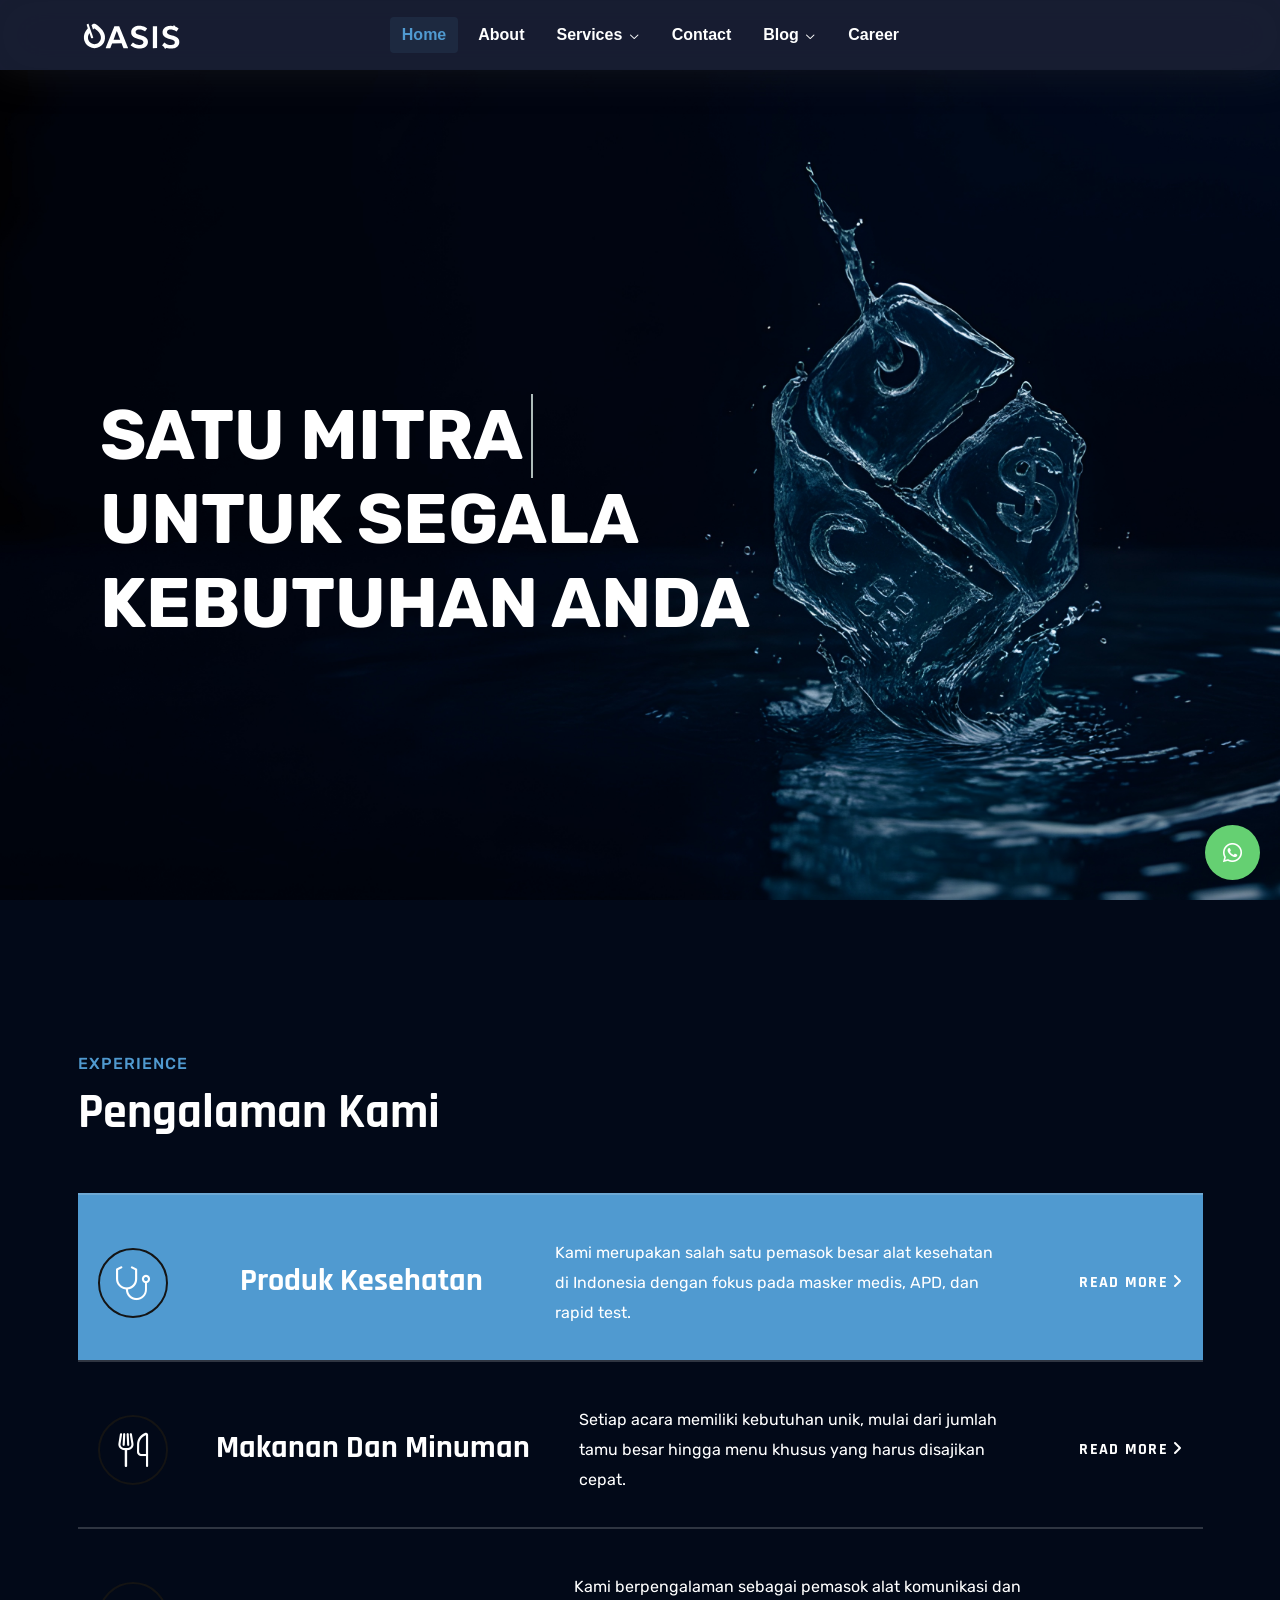
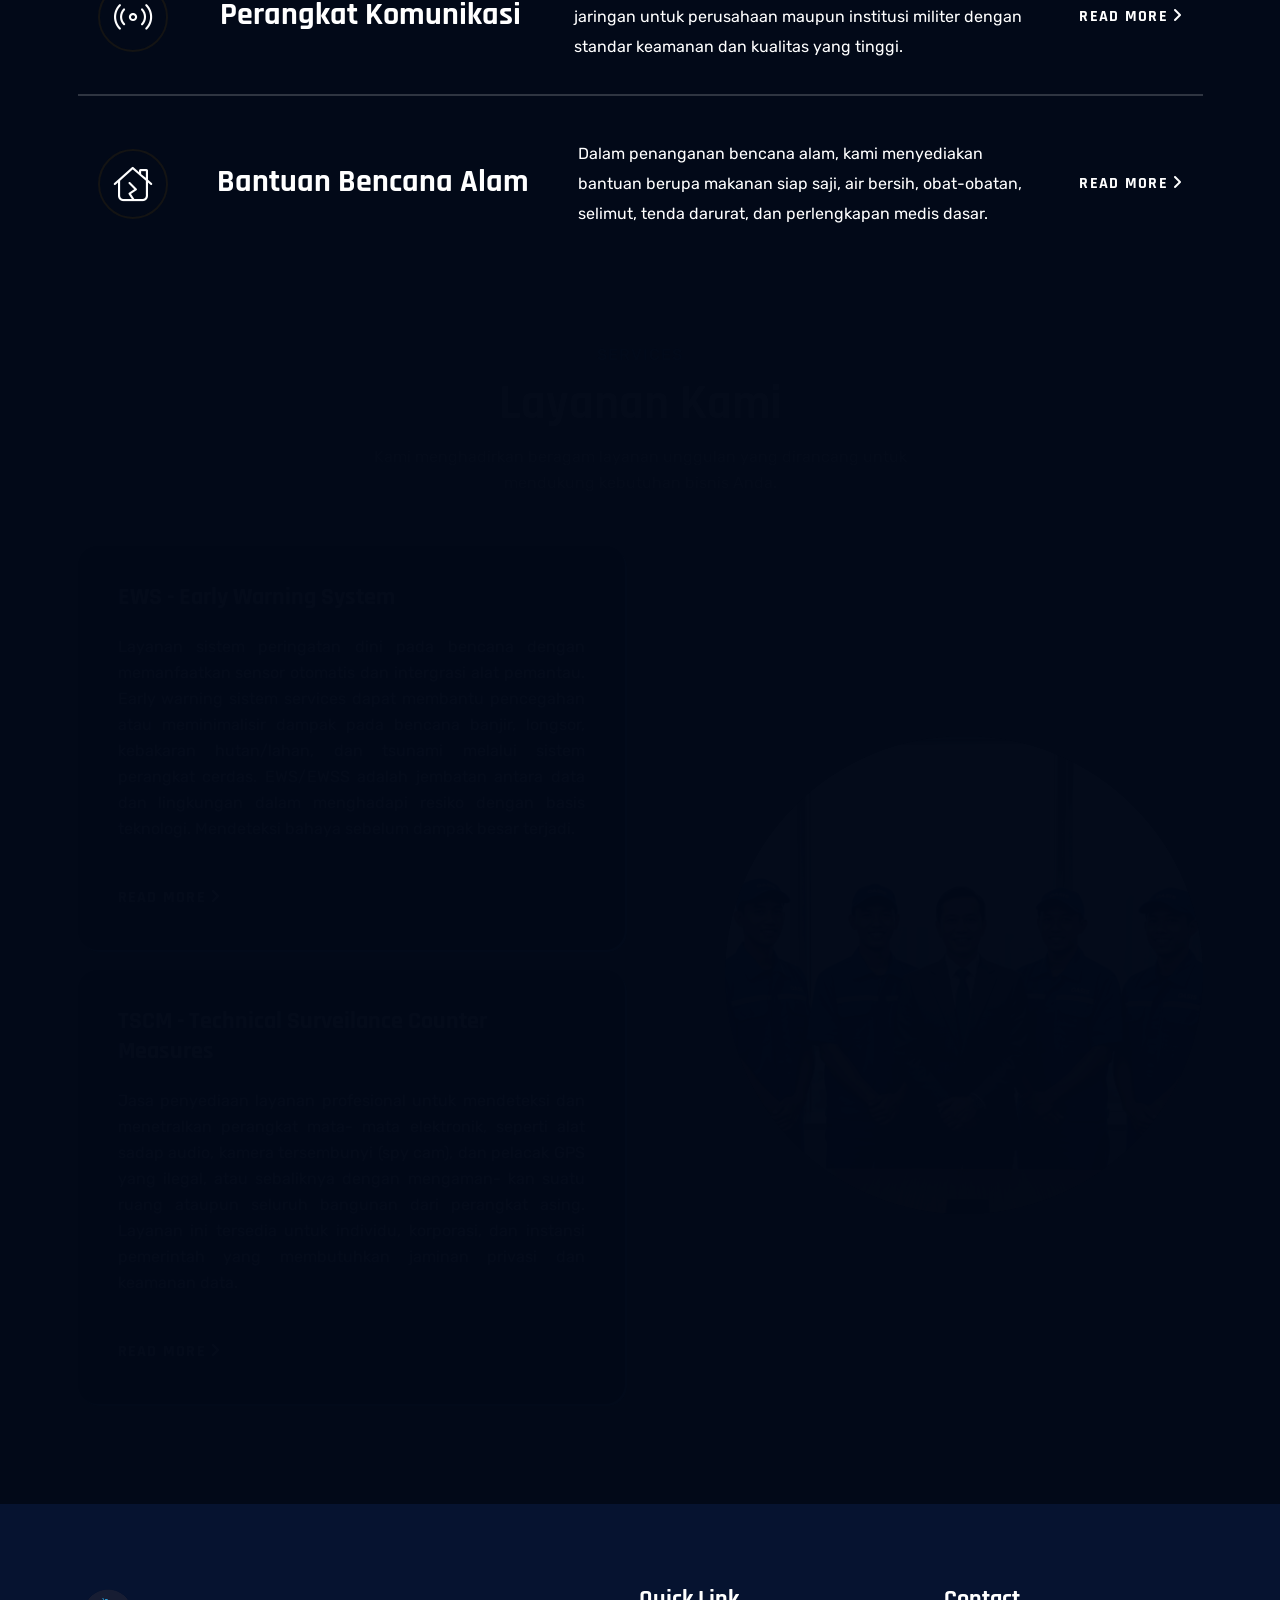
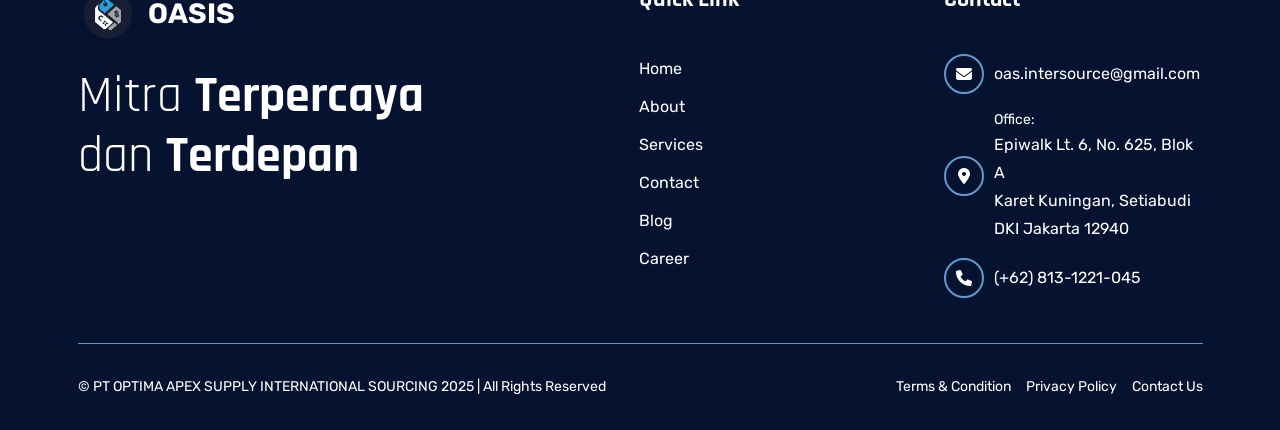
==== index.html @ 56ca0768 "penambahan halaman detail" ====
<!DOCTYPE html>
<html lang="en">

<head>
    <meta charset="UTF-8">
    <meta name="viewport" content="width=device-width, initial-scale=1.0">
    <meta name="facebook-domain-verification" content="812fl3g4415gw3rto082p6909l1uxu" />
    <title>Optima Apex Supply International Sourcing</title>
    <link rel="icon" type="image/x-icon" href="./custom/logo.png">
    <!-- Bootstrap min css -->
    <link rel="stylesheet" href="assets/css/vendor/fontawesome.css">
    <link rel="stylesheet" href="assets/css/plugins/swiper.css">
    <link rel="stylesheet" href="assets/css/plugins/odometer.css">
    <link rel="stylesheet" href="assets/css/vendor/animate.min.css">
    <link rel="stylesheet" href="assets/css/vendor/bootstrap.min.css">
    <!-- custom css -->
    <link rel="stylesheet" href="assets/css/style.css">
    <link rel="stylesheet" href="./styles.css">
</head>

<body class="spybody color-blue tmp-white-version bg-blue" data-spy="scroll" data-bs-target=".navbar-example2"
    data-offset="150">
    <div class="header flex sticky t-0">
        <div class="tmp-side-collups-area d-block d-xl-none">
            <button class="hamberger-menu humberger_menu_active"><i id="menuBtn"
                    class="fa-light fa-bars humberger-menu"></i></button>
        </div>
        <div class="company-name ml-60"><img src="custom/weblogo.svg" alt="OASIS LOGO" draggable="false"></div>
        <div class="tmp-mainmenu-nav d-none d-xl-block">
            <nav class="navbar-example2 onepagenav">
                <ul class="tmp-mainmenu nav nav-pills">
                    <li class="current"><a class="smoth-animation" href="./index.html">Home</a></li>
                    <li class="nav-item"><a class="smoth-animation" href="./about.html">About</a></li>
                    <li class="has-dropdown"><a class="smoth-animation" href="./services.html">Services
                            <i class="fa-regular fa-chevron-down"></i></a>
                        <ul class="submenu">
                            <li><a class="smooth-animation" href="./services.html#products">Products</a></li>
                            <li><a class="smooth-animation" href="./services.html#ews">EWS</a></li>
                            <li><a class="smooth-animation" href="./services.html#tscm">TSCM</a></li>
                        </ul>
                        </a>
                    </li>
                    <li class="nav-item"><a class="smoth-animation" href="./contact.html">Contact</a></li>
                    <li class="has-dropdown"><a class="smooth-animation" href="./blog.html">Blog
                            <i class="fa-regular fa-chevron-down"></i></a>
                        <ul class="submenu">
                            <li><a class="smooth-animation" href="./blog.html#experiences">Experiences</a></li>
                            <li><a class="smooth-animation" href="./blog.html#gallery">Gallery</a></li>
                            <li><a class="smooth-animation" href="./blog.html#lembaga">Lembaga Resmi</a></li>
                        </ul>
                    </li>
                    <li class="nav-item"><a class="smoth-animation" href="./career.html">Career</a></li>
                </ul>
            </nav>
        </div>
        <img src="./custom/logo.png" class="company-logo mh-40 opacity-0" alt="" srcset="">
    </div>
    <div class="d-block d-xl-none">
        <div class="tmp-popup-mobile-menu">
            <div class="inner">
                <div class="header-top">
                    <div class="logo">
                        <a href="index.html" class="logo-area">
                            <img class="company-logo-menu" src="./custom/logo.png" alt="logo">
                            <div class="company-name">OASIS</div>
                        </a>
                    </div>
                    <div class="close-menu">
                        <button class="close-button tmp-round-action-btn">
                            <i class="fa-sharp fa-light fa-xmark"></i>
                        </button>
                    </div>
                </div>

                <ul class="tmp-mainmenu onepagenav-click">
                    <li><a class="smoth-animation" href="./index.html">Home</a></li>
                    <li><a class="smoth-animation" href="./about.html">About</a></li>
                    <li><a class="smoth-animation" href="./services.html">Services</a></li>
                    <li><a class="smoth-animation" href="./contact.html">Contact</a></li>
                    <li><a class="smoth-animation" href="./blog.html">Blog</a></li>
                    <li><a class="smoth-animation" href="./career.html">Career</a></li>
                </ul>
            </div>
        </div>
    </div>
    <div class="content">
        <div class="main main-bg">
            <div class="main-caption white">
                <!-- <div>KAMI ADALAH</div> -->
                <div>SATU
                    <span class="header-caption">
                        <span class="cd-headline clip is-full-width">
                            <span class="cd-words-wrapper">
                                <b class="is-visible theme-gradient">MITRA</b>
                                <b class="is-hidden theme-gradient">JAWABAN</b>
                                <b class="is-hidden theme-gradient">TEMPAT</b>
                                <b class="is-hidden theme-gradient">TUJUAN</b>
                                <b class="is-hidden theme-gradient">PARTNER</b>
                                <b class="is-hidden theme-gradient">SOLUSI</b>
                            </span>
                        </span>
                    </span>
                </div>
                <div>UNTUK SEGALA<br>KEBUTUHAN ANDA</div>
            </div>
        </div>

        <section class="my-skill tmp-section-gapTop">
            <div class="container">
                <div class="section-head text-align-left mb--50">
                    <div class="section-sub-title tmp-scroll-trigger tmp-fade-in animation-order-1">
                        <span class="subtitle">Experience</span>
                    </div>
                    <h2 class="title split-collab tmp-scroll-trigger tmp-fade-in animation-order-2">Pengalaman Kami</h2>
                </div>
                <div class="services-widget v1">
                    <div class="service-item current tmp-scroll-trigger tmp-fade-in animation-order-1">
                        <div class="my-skill-card">
                            <div class="card-icon">
                                <i class="fa-light fa-stethoscope"></i>
                            </div>
                            <div class="card-title">
                                <h3 class="main-title">Produk Kesehatan</h3>
                            </div>
                            <p class="card-para">Kami merupakan salah satu pemasok besar alat kesehatan di Indonesia
                                dengan fokus pada masker medis, APD, dan rapid test.</p>
                            <a href="./blog.html" class="read-more-btn">Read More <span class="read-more-icon"><i
                                        class="fa-solid fa-angle-right"></i></span></a>
                        </div>
                        <button class="service-link modal-popup"></button>
                    </div>
                    <div class="service-item tmp-scroll-trigger tmp-fade-in animation-order-2">
                        <div class="my-skill-card">
                            <div class="card-icon">
                                <i class="fa-light fa-utensils"></i>
                            </div>
                            <div class="card-title">
                                <h3 class="main-title">Makanan dan Minuman</h3>
                            </div>
                            <p class="card-para">Setiap acara memiliki kebutuhan unik, mulai dari jumlah tamu besar
                                hingga menu khusus yang harus disajikan cepat.</p>
                            <a href="./blog.html" class="read-more-btn">Read More <span class="read-more-icon"><i
                                        class="fa-solid fa-angle-right"></i></span></a>
                        </div>
                        <button class="service-link modal-popup"></button>
                    </div>
                    <div class="service-item tmp-scroll-trigger tmp-fade-in animation-order-3">
                        <div class="my-skill-card">
                            <div class="card-icon">
                                <i class="fa-light fa-signal-stream"></i>
                            </div>
                            <div class="card-title">
                                <h3 class="main-title">Perangkat Komunikasi</h3>
                            </div>
                            <p class="card-para">Kami berpengalaman sebagai pemasok alat komunikasi dan jaringan untuk
                                perusahaan maupun institusi militer dengan standar keamanan dan kualitas yang tinggi.
                            </p>
                            <a href="./blog.html" class="read-more-btn">Read More <span class="read-more-icon"><i
                                        class="fa-solid fa-angle-right"></i></span></a>
                        </div>
                        <button class="service-link modal-popup"></button>
                    </div>
                    <div class="service-item tmp-scroll-trigger tmp-fade-in animation-order-4">
                        <div class="my-skill-card">
                            <div class="card-icon">
                                <i class="fa-light fa-house-chimney-crack"></i>
                            </div>
                            <div class="card-title">
                                <h3 class="main-title">Bantuan Bencana Alam</h3>
                            </div>
                            <p class="card-para">Dalam penanganan bencana alam, kami menyediakan bantuan berupa makanan
                                siap saji, air bersih, obat-obatan, selimut, tenda darurat, dan perlengkapan medis
                                dasar.</p>
                            <a href="./blog.html" class="read-more-btn">Read More <span class="read-more-icon"><i
                                        class="fa-solid fa-angle-right"></i></span></a>
                        </div>
                        <button class="service-link modal-popup"></button>
                    </div>
                    <div class="active-bg wow fadeInUp mleave"></div>
                </div>
            </div>
        </section>

        <section class="latest-service-area tmp-section-gapTop pb--100">
            <div class="container">
                <div class="section-head mb--50">
                    <div class="section-sub-title center-title tmp-scroll-trigger tmp-fade-in animation-order-1">
                        <span class="subtitle">Services</span>
                    </div>
                    <h2 class="title split-collab tmp-scroll-trigger tmp-fade-in animation-order-2">Layanan Kami
                    </h2>
                    <p class="description section-sm tmp-scroll-trigger tmp-fade-in animation-order-3"> Kami
                        menghadirkan beragam layanan unggulan yang dirancang untuk mendukung kebutuhan bisnis Anda. </p>
                </div>
                <div class="row">
                    <div class="col-lg-6">
                        <div class="service-card-v2 tmponhover tmp-scroll-trigger tmp-fade-in animation-order-1">
                            <h2 class="service-card-num">EWS - Early Warning System</h2>
                            <p class="service-para ex-para">Layanan sistem peringatan dini pada bencana
                                dengan memanfaatkan sensor otomatis dan
                                intergrasi alat pemantau.
                                Early warning sistem services dapat membantu
                                pencegahan atau meminimalisir dampak pada
                                bencana banjir, longsor, kebakaran hutan/lahan,
                                dan tsunami melalui sistem perangkat cerdas.
                                EWS/EWSS adalah jembatan antara data dan
                                lingkungan dalam menghadapi resiko dengan
                                basis teknologi. Mendeteksi bahaya sebelum
                                dampak besar terjadi.</p>
                            <a href="./services.html#ews" class="read-more-btn">Read More <span
                                    class="read-more-icon"><i class="fa-solid fa-angle-right"></i></span></a>
                        </div>
                        <div class="service-card-v2 tmponhover tmp-scroll-trigger tmp-fade-in animation-order-2">
                            <h2 class="service-card-num">TSCM - Technical Surveilance
                                Counter Measures</h2>
                            <p class="service-para ex-para">Jasa penyediaan layanan profesional untuk
                                mendeteksi dan menetralkan perangkat mata-
                                mata elektronik, seperti alat sadap audio,
                                kamera tersembunyi (spy cam), dan pelacak GPS
                                yang ilegal, atau sebaliknya dengan mengaman-
                                kan suatu ruang ataupun seluruh bangunan dari
                                perangkat asing.
                                Layanan ini tersedia untuk individu, korporasi, dan
                                instansi pemerintah yang membutuhkan jaminan
                                privasi dan keamanan data.</p>
                            <a href="./services.html#tscm" class="read-more-btn">Read More <span
                                    class="read-more-icon"><i class="fa-solid fa-angle-right"></i></span></a>
                        </div>
                    </div>
                    <div class="col-lg-6 flex">
                        <div class="service-card-user-image align-items-center">
                            <img class="tmp-scroll-trigger tmp-zoom-in animation-order-1 rounded-circle"
                                src="custom/workers.jpeg" alt="latest-user-image">
                        </div>
                    </div>
                </div>
            </div>
        </section>
    </div>

    <footer class="footer-area footer-style-one-wrapper bg-color-footer bg_images tmp-section-gap d-none d-xl-block">
        <div class="container mb-5">
            <div class="footer-main footer-style-one">
                <div class="row g-5">
                    <div class="col-lg-5 col-md-6">
                        <div class="single-footer-wrapper border-right mr--20">
                            <div class="logo">
                                <a class="flex align-items-center" href="index.html">
                                    <img class="company-logo" src="custom/logo.png" alt="Oasis">

                                    <p class="company-footer-name ml--10">OASIS</p>
                                </a>
                            </div>
                            <p class="description">Mitra <span>Terpercaya</span> dan <span>Terdepan</span></p>
                        </div>
                    </div>
                    <div class="col-lg-4 col-md-6">
                        <div class="single-footer-wrapper quick-link-wrap">
                            <h5 class="ft-title">Quick Link</h5>
                            <ul class="ft-link tmp-link-animation">
                                <li><a class="smoth-animation" href="./index.html">Home</a></li>
                                <li><a class="smoth-animation" href="./about.html">About</a></li>
                                <li><a class="smoth-animation" href="./services.html">Services</a></li>
                                <li><a class="smoth-animation" href="./contact.html">Contact</a></li>
                                <li><a class="smoth-animation" href="./blog.html">Blog</a></li>
                                <li><a class="smoth-animation" href="./career.html">Career</a></li>
                            </ul>
                        </div>
                    </div>
                    <div class="col-lg-3 col-md-6">
                        <div class="single-footer-wrapper contact-wrap">
                            <h5 class="ft-title">Contact </h5>
                            <ul class="ft-link tmp-link-animation">
                                <li><span class="ft-icon"><i class="fa-solid fa-envelope"></i></span><a
                                        href="mailto:oas.intersource@gmail.com">oas.intersource@gmail.com</a></li>
                                <li><span class="ft-icon"><i class="fa-solid fa-location-dot"></i></span>
                                    <div class="ft-link-wrap">
                                        <h4 class="link-title">Office:</h4>
                                        <div>Epiwalk Lt. 6, No. 625, Blok A <br>Karet Kuningan, Setiabudi<br>DKI
                                            Jakarta 12940</div>
                                    </div>
                                </li>
                                <li><span class="ft-icon"><i class="fa-solid fa-phone"></i></span><a>(+62)
                                        813-1221-045</a></li>
                            </ul>

                        </div>
                    </div>
                </div>
            </div>
        </div>
    </footer>
    <div class="copyright-area-one">
        <div class="container">
            <div>
                <div class="col-lg-12">
                    <div class="main-wrapper">
                        <p class="copy-right-para tmp-link-animation"> © <a target="_blank">PT OPTIMA APEX SUPPLY
                                INTERNATIONAL SOURCING</a>
                            2025 | All Rights Reserved
                        </p>
                        <ul class="tmp-link-animation">
                            <li><a href="#">Terms & Condition</a></li>
                            <li><a href="#">Privacy Policy</a></li>
                            <li><a href="./contact.html">Contact Us</a></li>
                        </ul>
                    </div>
                </div>
            </div>
        </div>
    </div>

    <div class="ready-chatting-option tmp-ready-chat">
        <input type="checkbox" id="click">
        <label for="click">
            <i class="fab fa-whatsapp"></i>
            <i class="fas fa-times"></i>
        </label>
        <div class="wrapper">
            <div id="whatsapp-header">Hubungi Kami</div>
            <a class="whatsapp-contact"
                href="https://wa.me/628131221045?text=Halo%20kak%2C%20aku%20ingin%20melakukan%20pemesanan.%20Apakah%20aku%20boleh%20lihat%20katalognya%3F">
                <div class="whatsapp-contact-name">Ricky (Admin) +62-813-1221-045</div>
            </a>
        </div>
    </div>

    <div class="scrollToTop" style="display: block;">
        <div class="arrowUp">
            <i class="fa-light fa-arrow-up"></i>
        </div>
        <div class="water" style="transform: translate(0px, 87%);">
            <svg viewBox="0 0 560 20" class="water_wave water_wave_back">
                <use xlink:href="#wave"></use>
            </svg>
            <svg viewBox="0 0 560 20" class="water_wave water_wave_front">
                <use xlink:href="#wave"></use>
            </svg>
            <svg version="1.1" xmlns="http://www.w3.org/2000/svg" xmlns:xlink="http://www.w3.org/1999/xlink"
                viewBox="0 0 560 20" style="display: none;">
                <symbol id="wave">
                    <path
                        d="M420,20c21.5-0.4,38.8-2.5,51.1-4.5c13.4-2.2,26.5-5.2,27.3-5.4C514,6.5,518,4.7,528.5,2.7c7.1-1.3,17.9-2.8,31.5-2.7c0,0,0,0,0,0v20H420z"
                        fill="#"></path>
                    <path
                        d="M420,20c-21.5-0.4-38.8-2.5-51.1-4.5c-13.4-2.2-26.5-5.2-27.3-5.4C326,6.5,322,4.7,311.5,2.7C304.3,1.4,293.6-0.1,280,0c0,0,0,0,0,0v20H420z"
                        fill="#"></path>
                    <path
                        d="M140,20c21.5-0.4,38.8-2.5,51.1-4.5c13.4-2.2,26.5-5.2,27.3-5.4C234,6.5,238,4.7,248.5,2.7c7.1-1.3,17.9-2.8,31.5-2.7c0,0,0,0,0,0v20H140z"
                        fill="#"></path>
                    <path
                        d="M140,20c-21.5-0.4-38.8-2.5-51.1-4.5c-13.4-2.2-26.5-5.2-27.3-5.4C46,6.5,42,4.7,31.5,2.7C24.3,1.4,13.6-0.1,0,0c0,0,0,0,0,0l0,20H140z"
                        fill="#"></path>
                </symbol>
            </svg>

        </div>
    </div>

    <script src="assets/js/vendor/jquery.js"></script>
    <script src="assets/js/vendor/jquery-ui.min.js"></script>
    <script src="assets/js/vendor/waypoints.min.js"></script>

    <script src="assets/js/plugins/odometer.js"></script>
    <script src="assets/js/vendor/appear.js"></script>


    <script src="assets/js/vendor/jquery-one-page-nav.js"></script>
    <script src="assets/js/plugins/swiper.js"></script>

    <script src="assets/js/plugins/gsap.js"></script>
    <script src="assets/js/plugins/splittext.js"></script>
    <script src="assets/js/plugins/scrolltigger.js"></script>
    <script src="assets/js/plugins/scrolltoplugins.js"></script>
    <script src="assets/js/plugins/smoothscroll.js"></script>
    <!-- bootstrap Js-->
    <script src="assets/js/vendor/bootstrap.min.js"></script>
    <script src="assets/js/vendor/waw.js"></script>
    <script src="assets/js/plugins/isotop.js"></script>
    <script src="assets/js/plugins/animation.js"></script>
    <script src="assets/js/plugins/contact.form.js"></script>
    <script src="assets/js/vendor/backtop.js"></script>
    <script src="assets/js/plugins/text-type.js"></script>
    <!-- custom Js -->
    <script src="assets/js/main.js"></script>
</body>

</html>
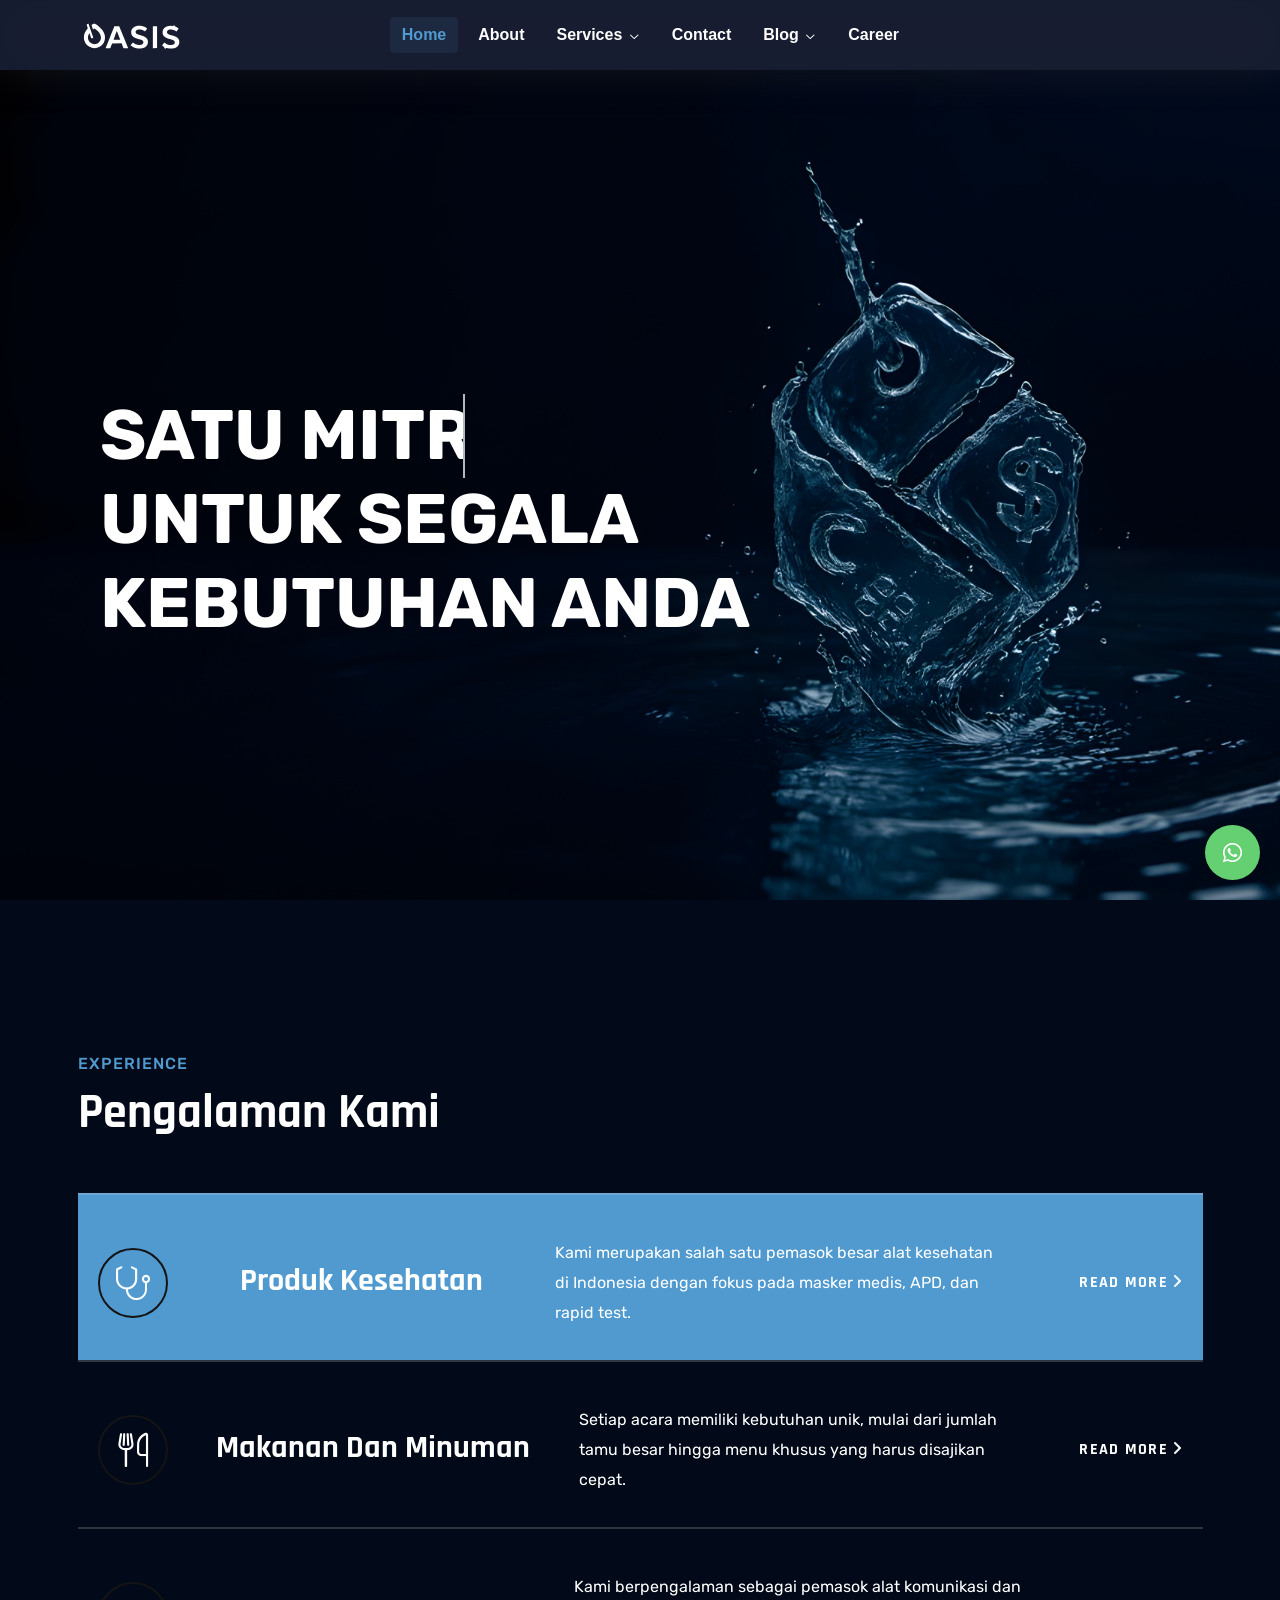
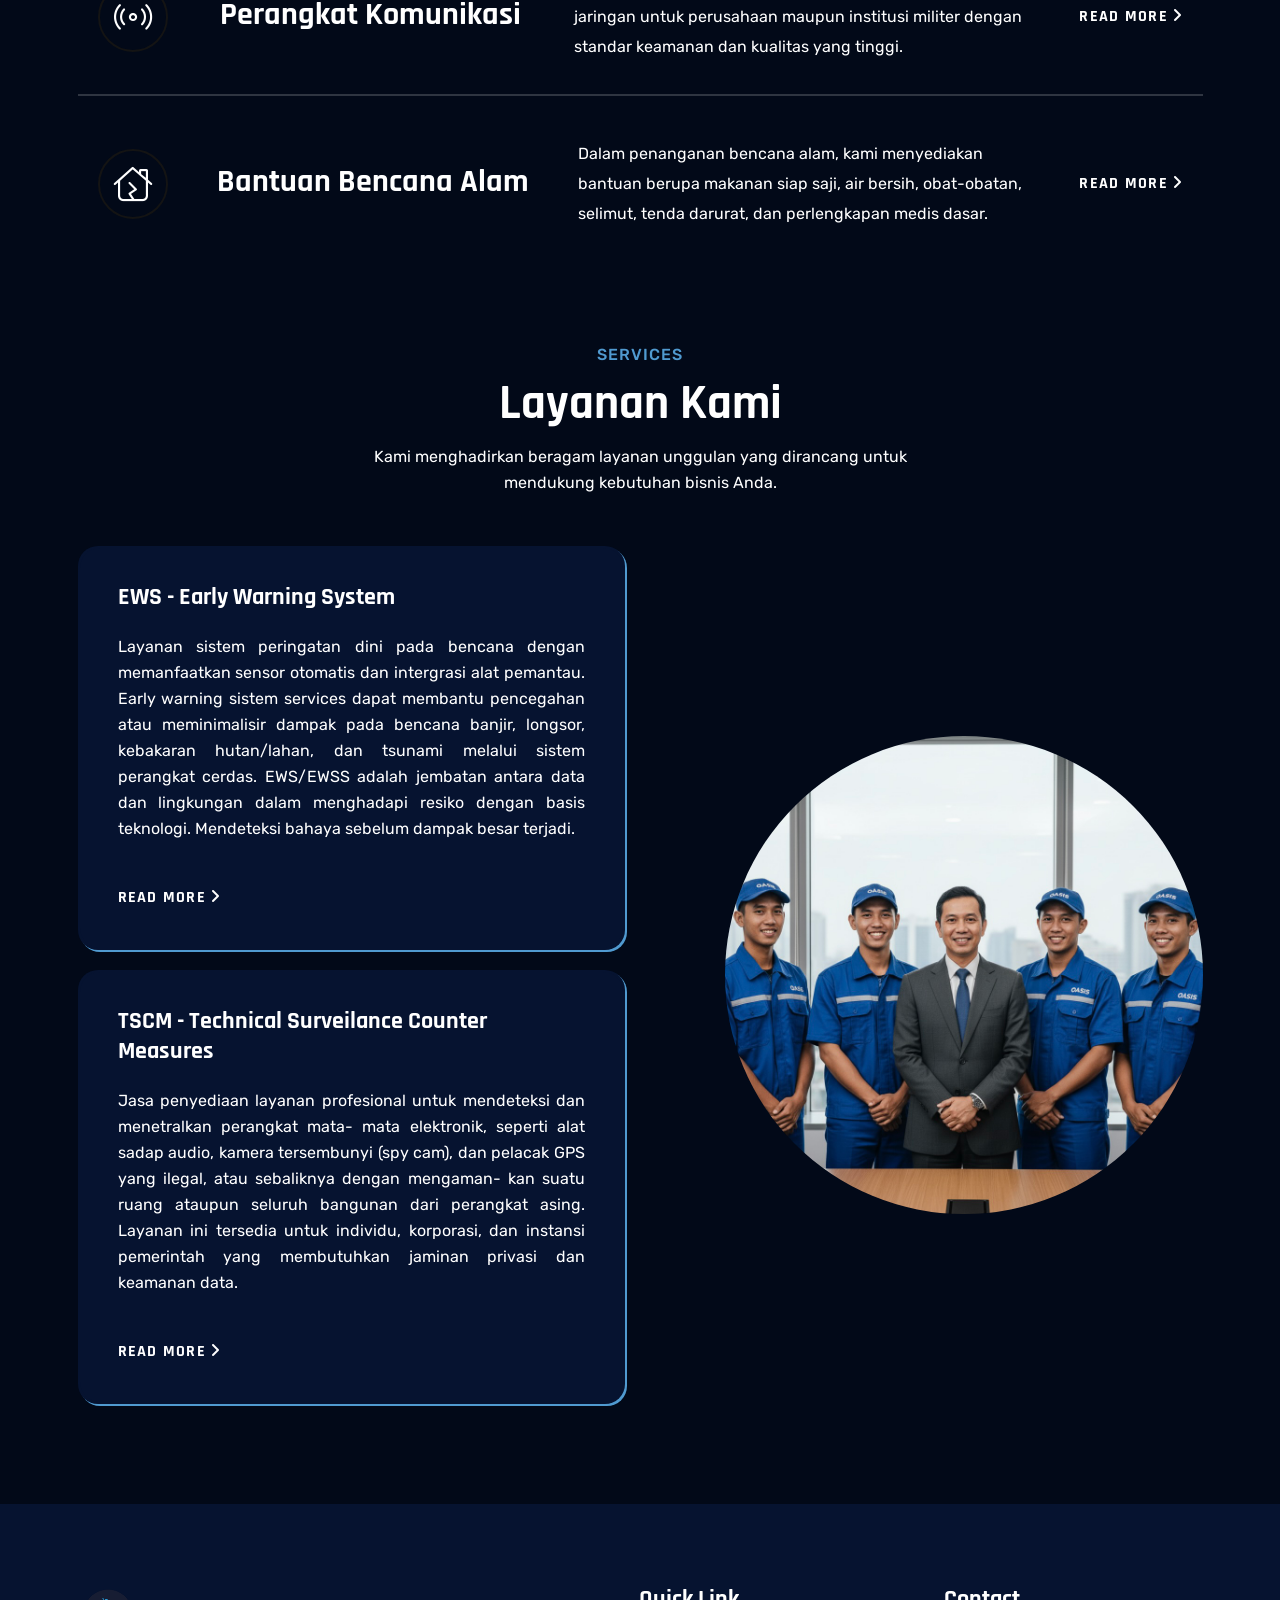
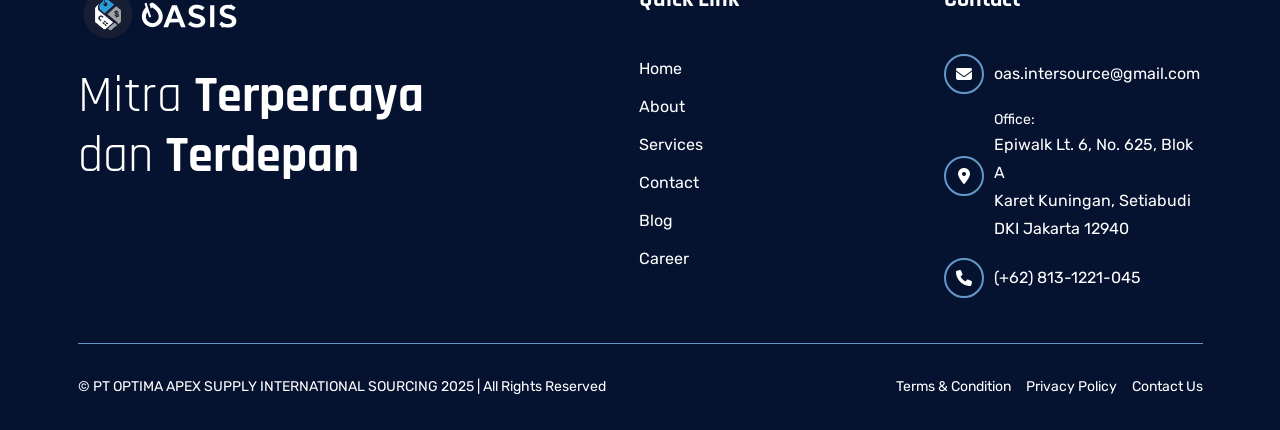
==== commit 91b6feb6: "perbaikan logo" ====
--- a/index.html
+++ b/index.html
@@ -62,7 +62,7 @@
                     <div class="logo">
                         <a href="index.html" class="logo-area">
                             <img class="company-logo-menu" src="./custom/logo.png" alt="logo">
-                            <div class="company-name">OASIS</div>
+                            <div class="company-name"><img src="custom/weblogo.svg" alt="OASIS LOGO" draggable="false"></div>
                         </a>
                     </div>
                     <div class="close-menu">
@@ -248,7 +248,7 @@
                                 <a class="flex align-items-center" href="index.html">
                                     <img class="company-logo" src="custom/logo.png" alt="Oasis">
 
-                                    <p class="company-footer-name ml--10">OASIS</p>
+                                    <div class="company-name"><img src="custom/weblogo.svg" alt="OASIS LOGO" draggable="false"></div>
                                 </a>
                             </div>
                             <p class="description">Mitra <span>Terpercaya</span> dan <span>Terdepan</span></p>
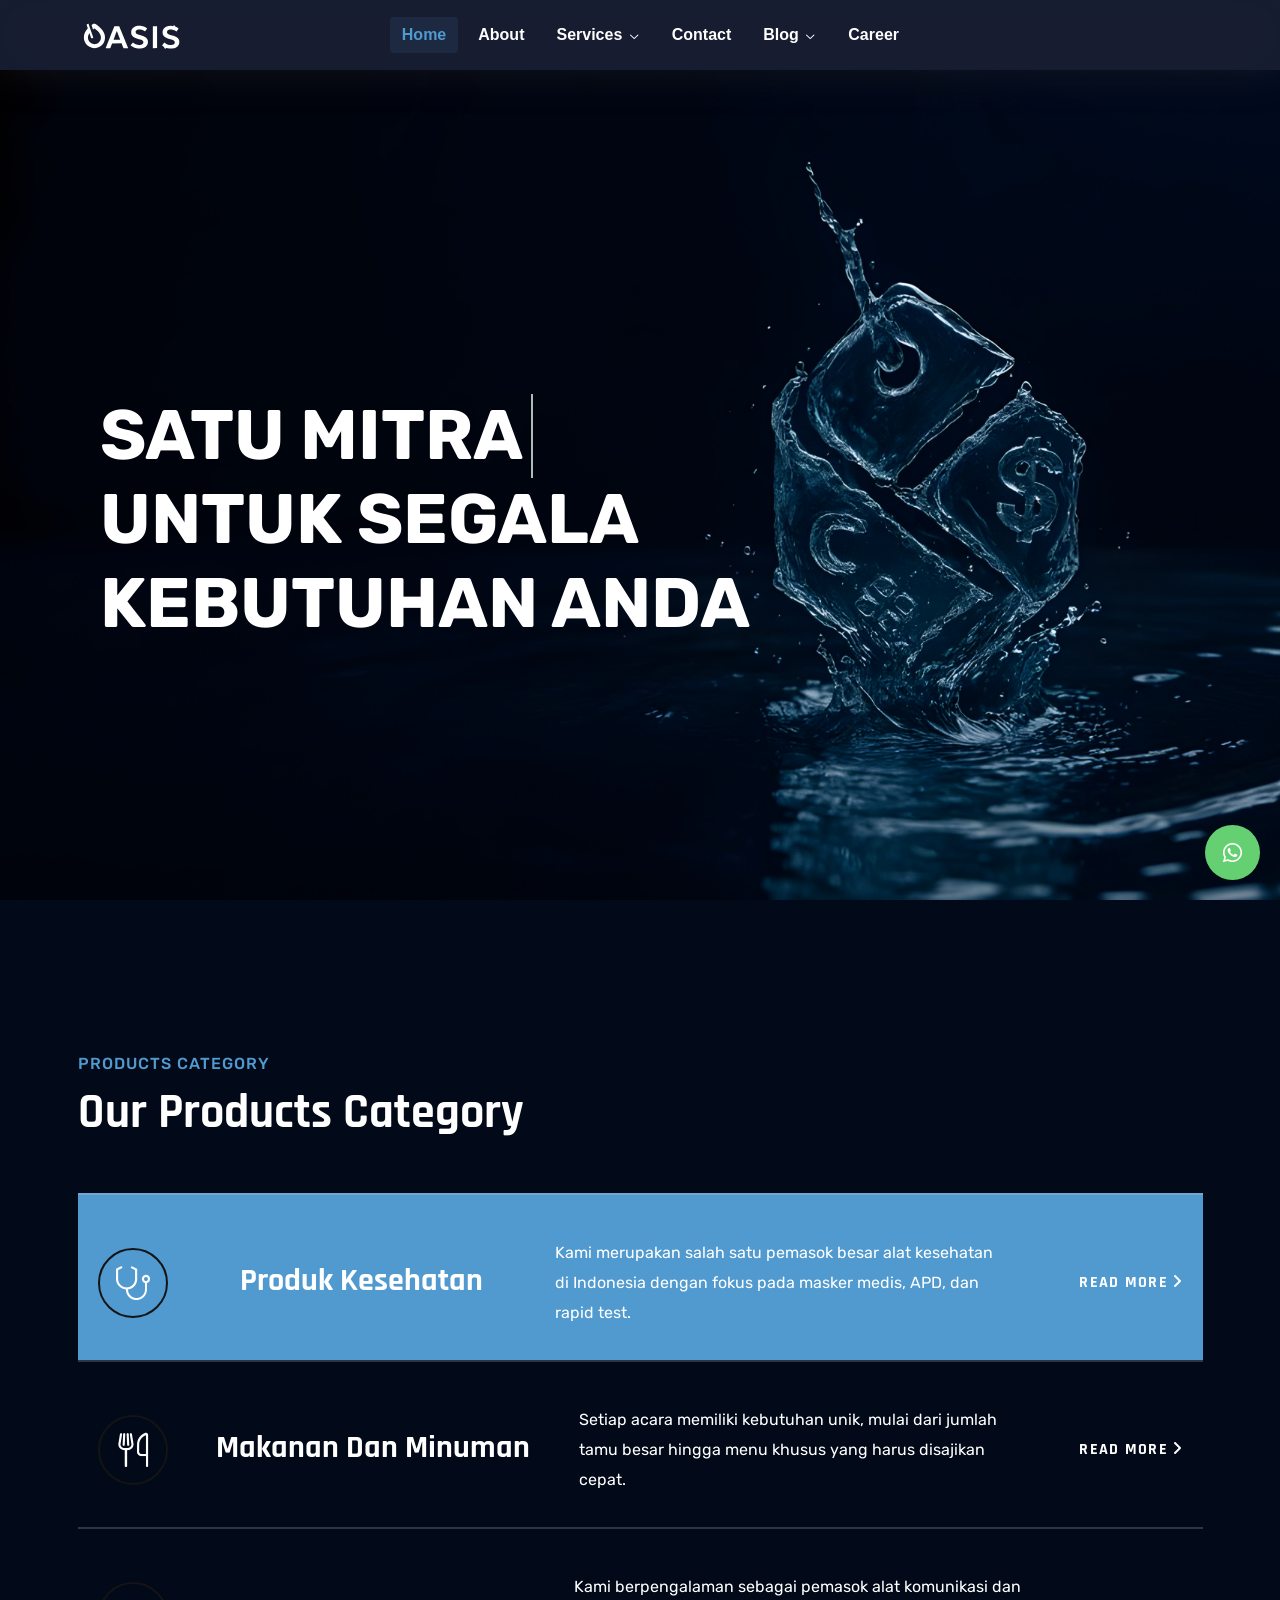
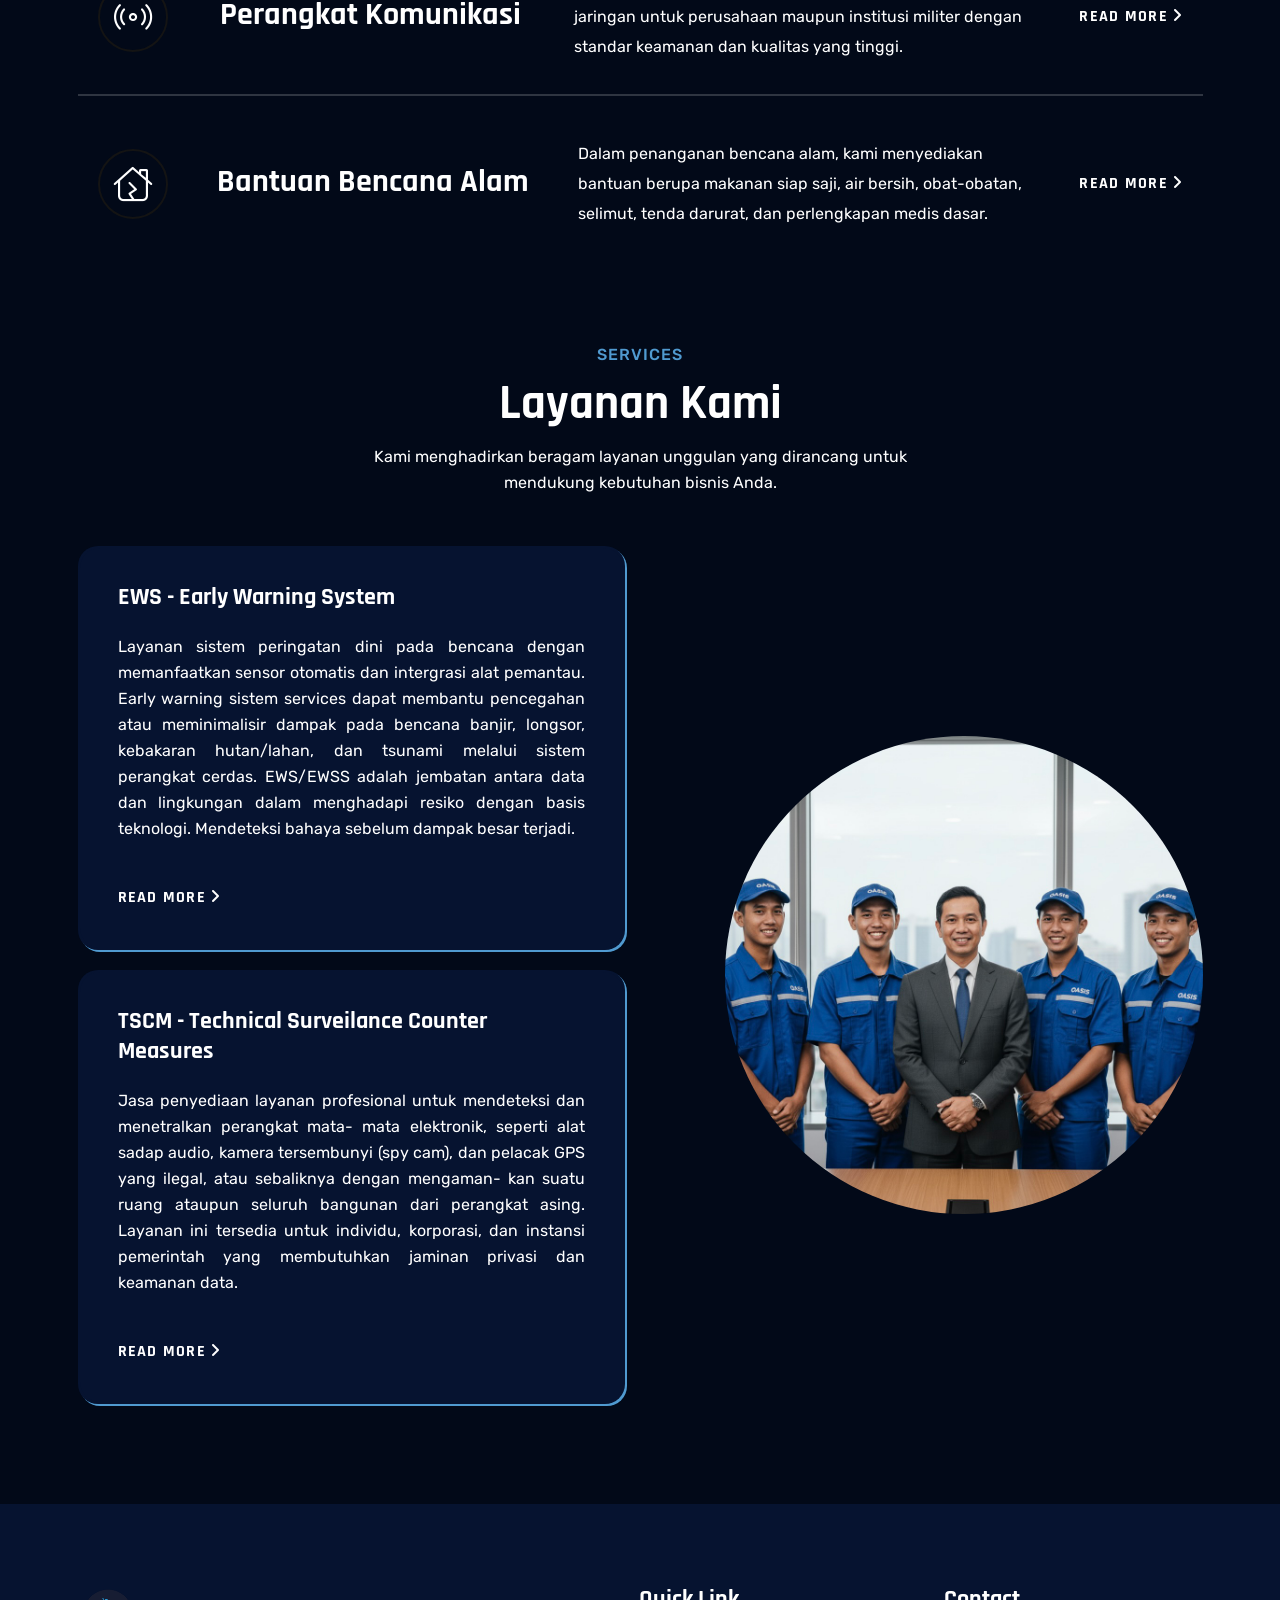
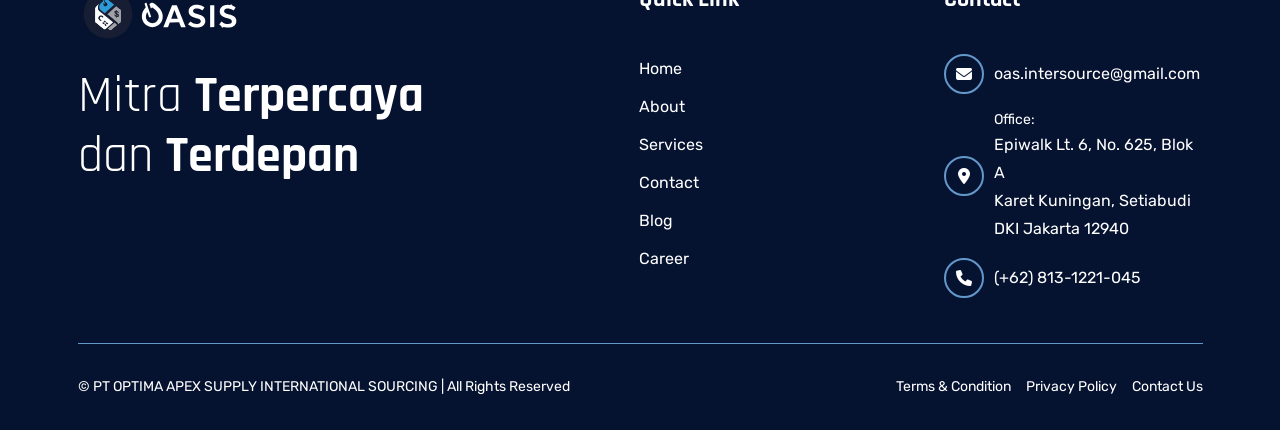
==== commit f021c5a9: "add file" ====
--- a/index.html
+++ b/index.html
@@ -109,9 +109,9 @@
             <div class="container">
                 <div class="section-head text-align-left mb--50">
                     <div class="section-sub-title tmp-scroll-trigger tmp-fade-in animation-order-1">
-                        <span class="subtitle">Experience</span>
-                    </div>
-                    <h2 class="title split-collab tmp-scroll-trigger tmp-fade-in animation-order-2">Pengalaman Kami</h2>
+                        <span class="subtitle">Products Category</span>
+                    </div>
+                    <h2 class="title split-collab tmp-scroll-trigger tmp-fade-in animation-order-2">Our Products Category</h2>
                 </div>
                 <div class="services-widget v1">
                     <div class="service-item current tmp-scroll-trigger tmp-fade-in animation-order-1">
@@ -297,7 +297,7 @@
                     <div class="main-wrapper">
                         <p class="copy-right-para tmp-link-animation"> © <a target="_blank">PT OPTIMA APEX SUPPLY
                                 INTERNATIONAL SOURCING</a>
-                            2025 | All Rights Reserved
+                             | All Rights Reserved
                         </p>
                         <ul class="tmp-link-animation">
                             <li><a href="#">Terms & Condition</a></li>
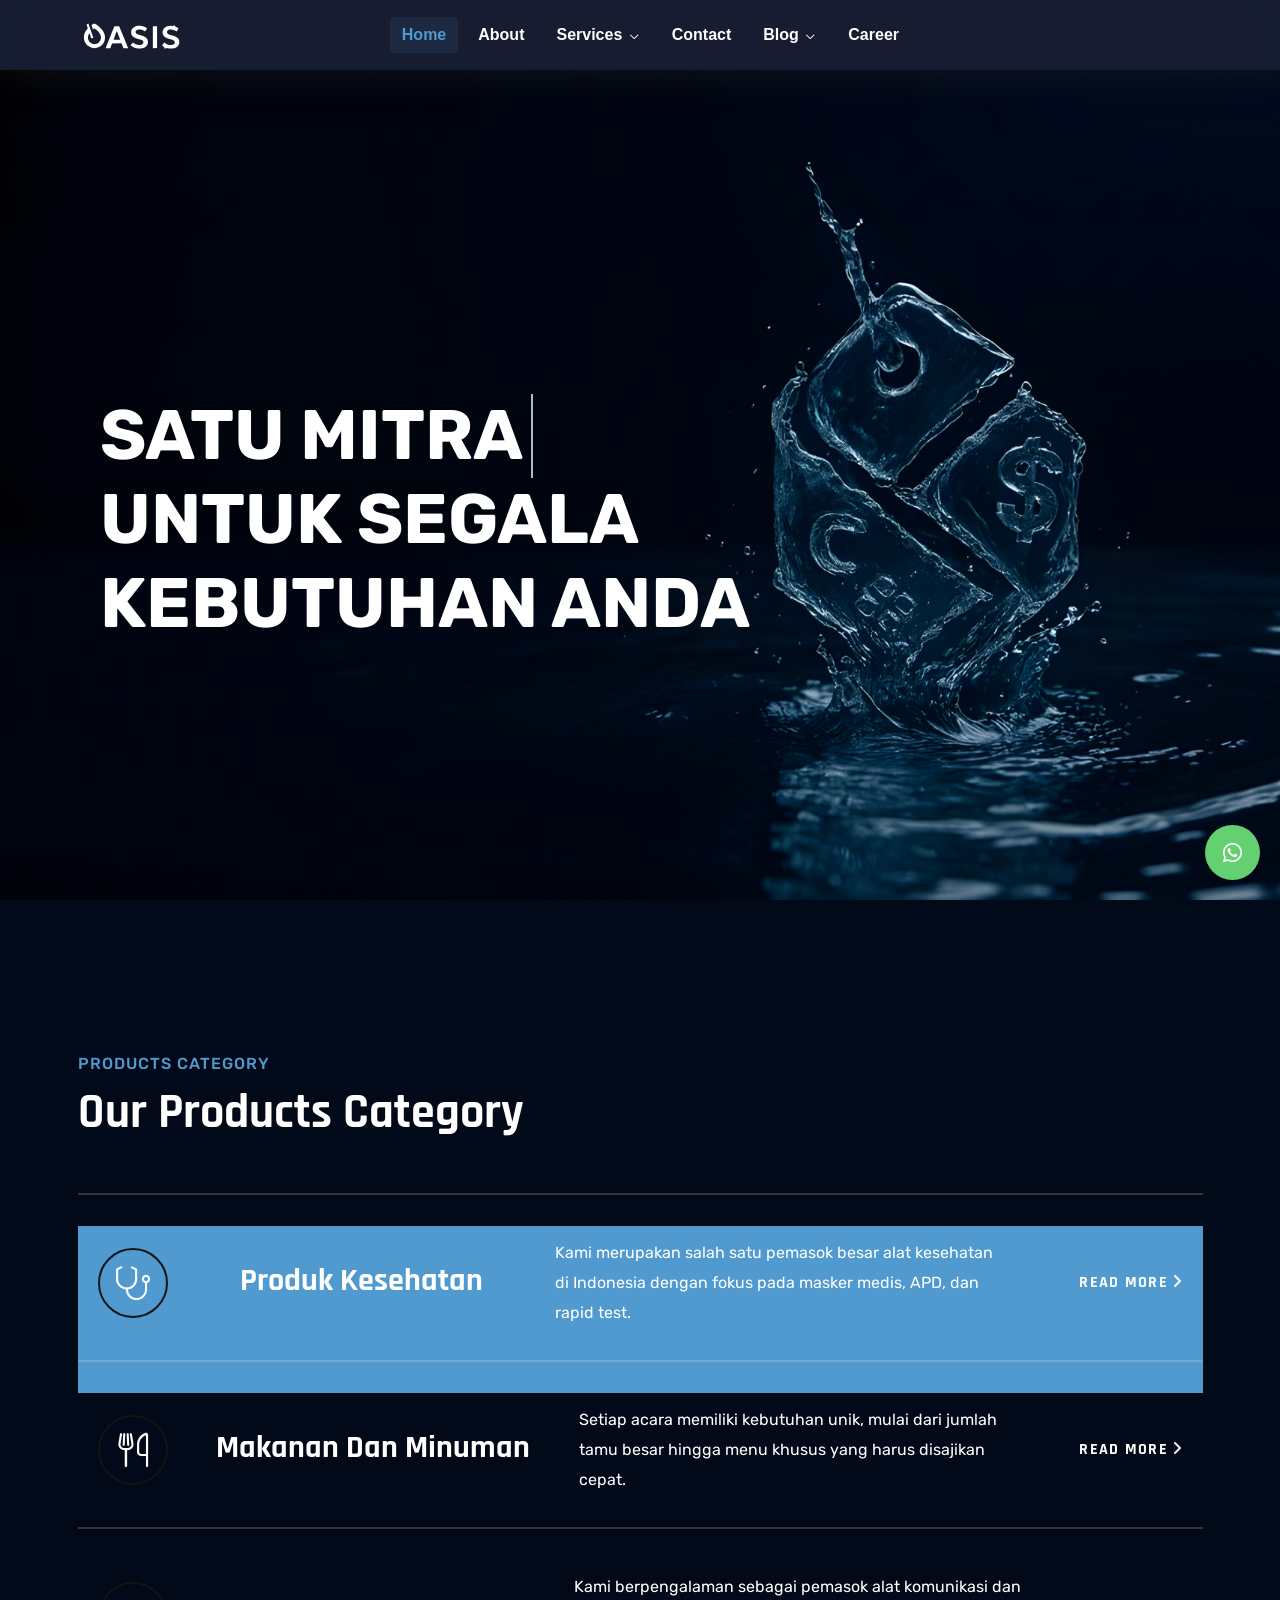
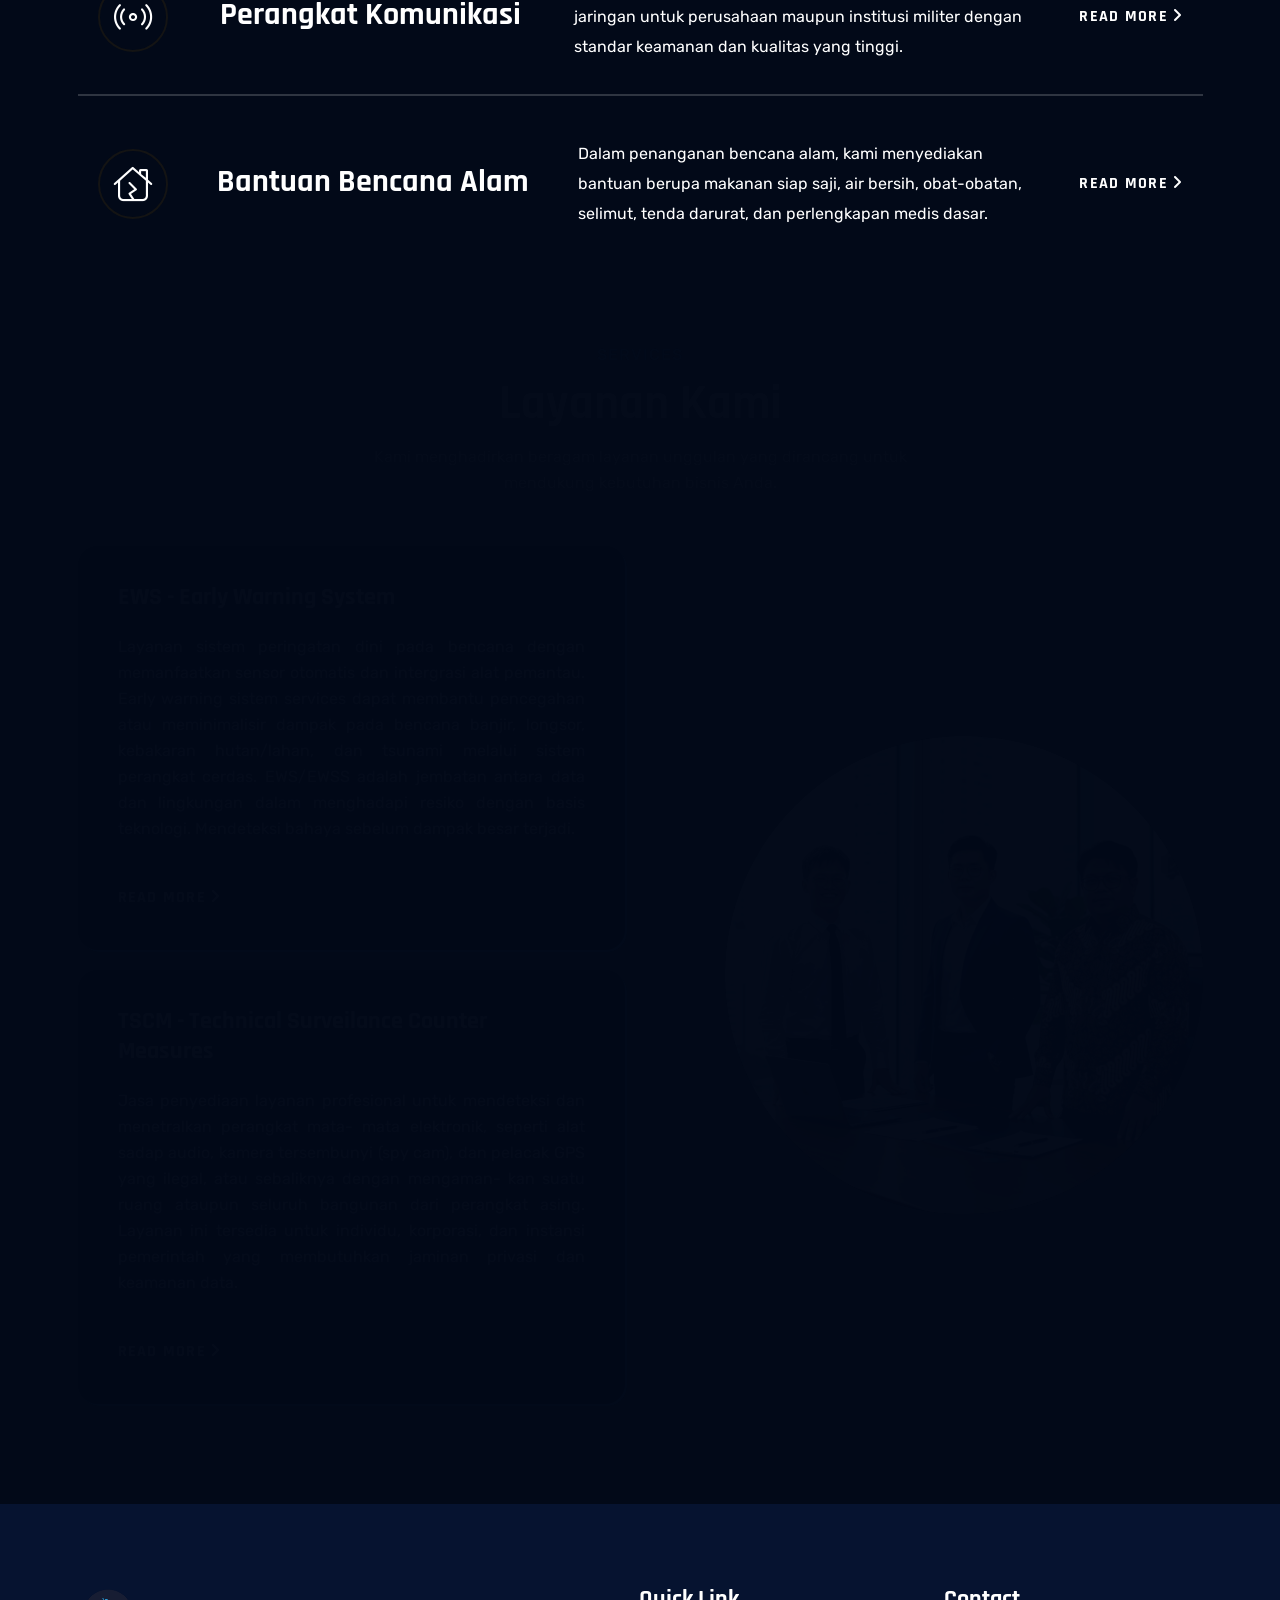
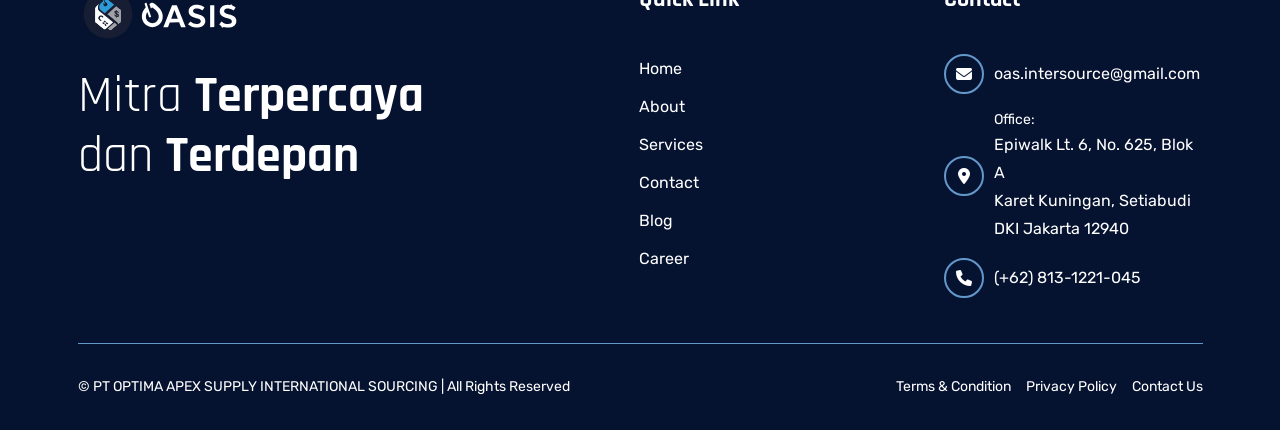
==== commit e4c5bd32: "founder" ====
--- a/index.html
+++ b/index.html
@@ -75,7 +75,7 @@
                 <ul class="tmp-mainmenu onepagenav-click">
                     <li><a class="smoth-animation" href="./index.html">Home</a></li>
                     <li><a class="smoth-animation" href="./about.html">About</a></li>
-                    <li><a class="smoth-animation" href="./services.html">Services</a></li>
+                    <li><a class="smoth-animation" href="./services.html">Services/Products</a></li>
                     <li><a class="smoth-animation" href="./contact.html">Contact</a></li>
                     <li><a class="smoth-animation" href="./blog.html">Blog</a></li>
                     <li><a class="smoth-animation" href="./career.html">Career</a></li>
@@ -230,7 +230,7 @@
                     <div class="col-lg-6 flex">
                         <div class="service-card-user-image align-items-center">
                             <img class="tmp-scroll-trigger tmp-zoom-in animation-order-1 rounded-circle"
-                                src="custom/workers.jpeg" alt="latest-user-image">
+                                src="custom/founder.jpeg" alt="latest-user-image">
                         </div>
                     </div>
                 </div>
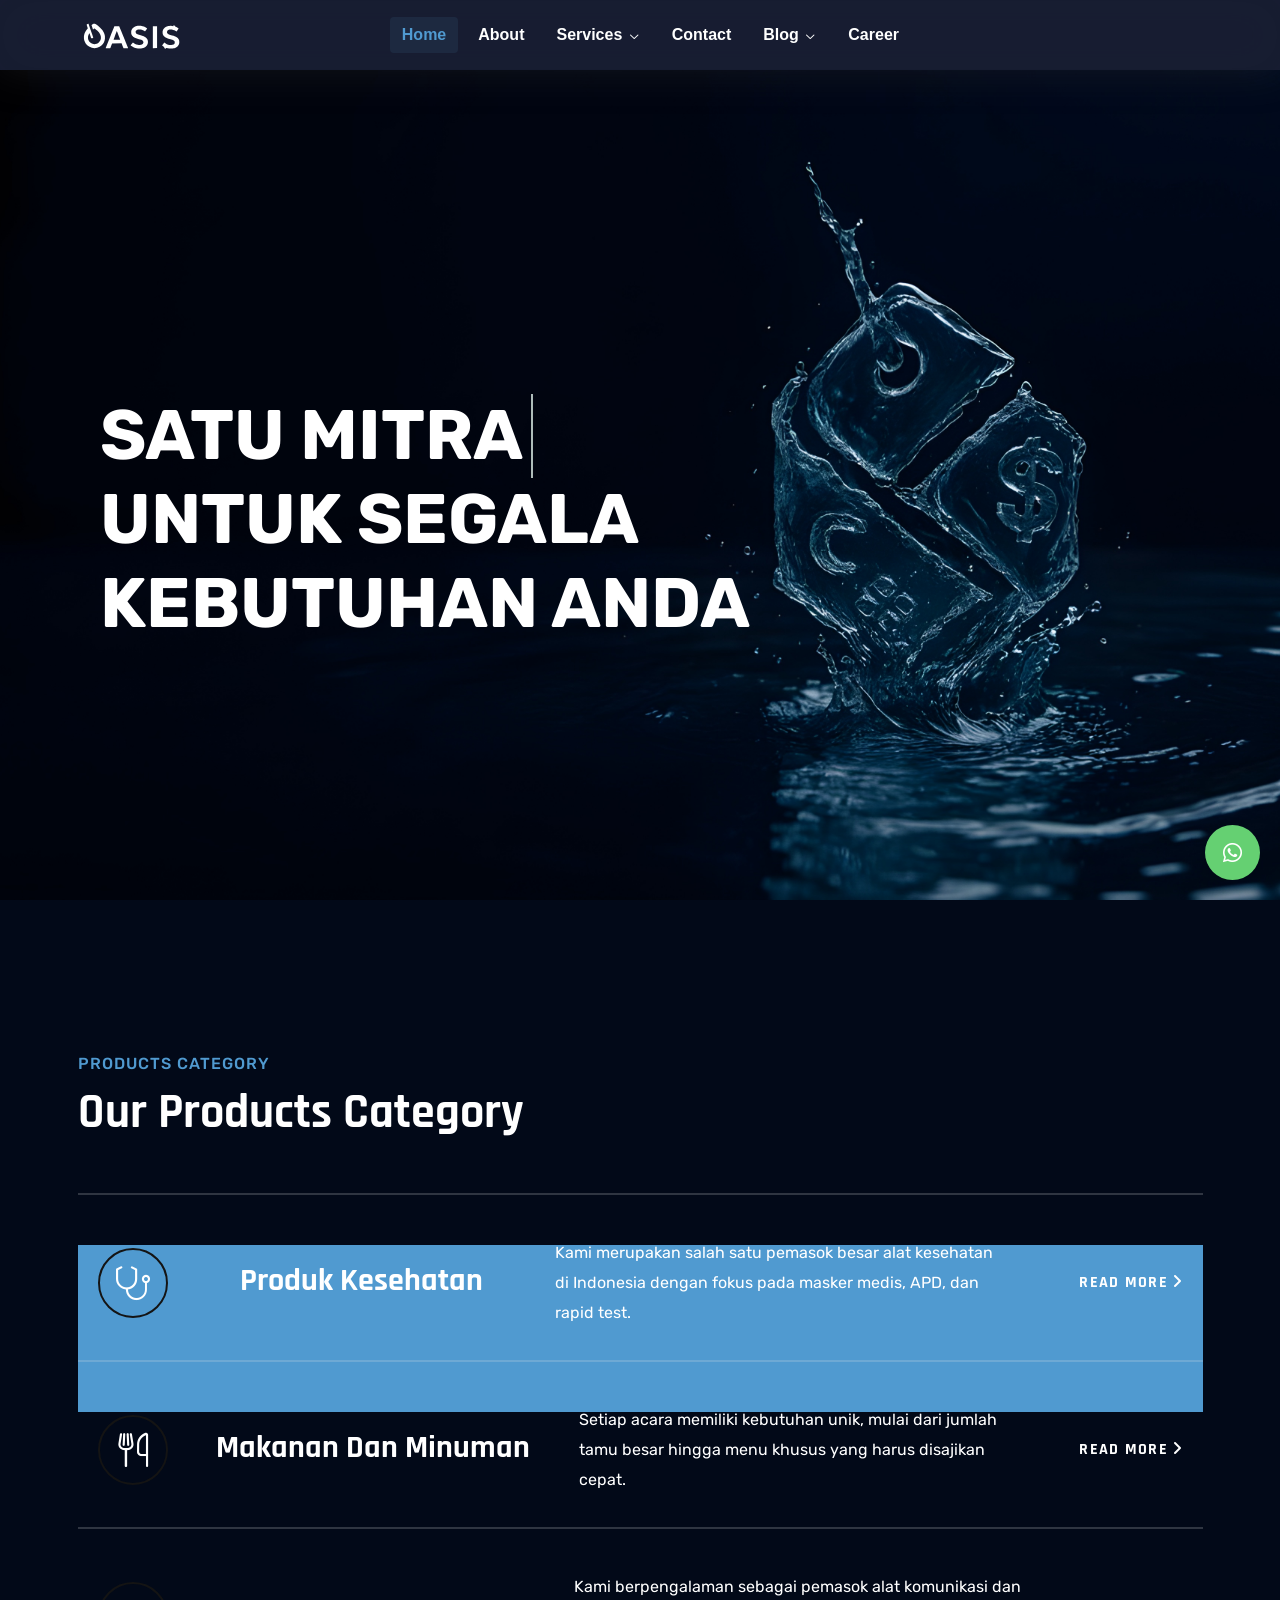
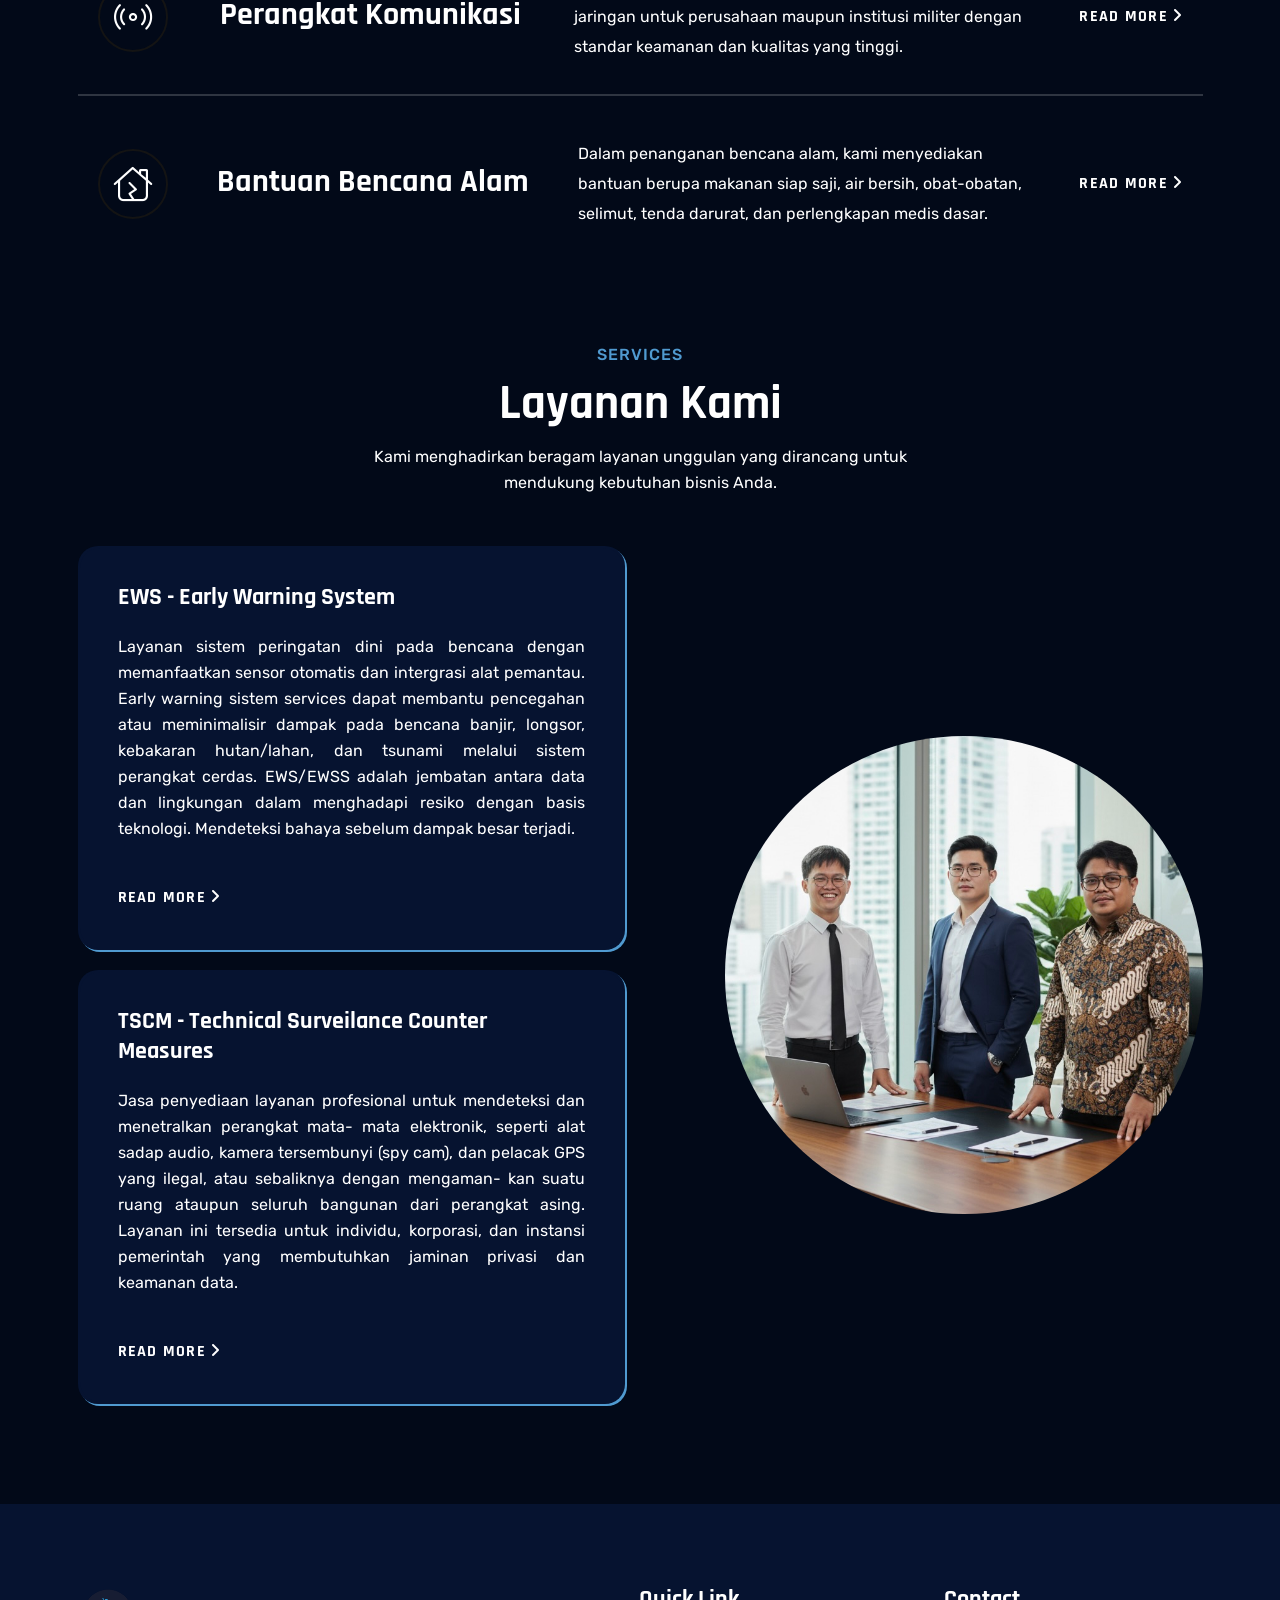
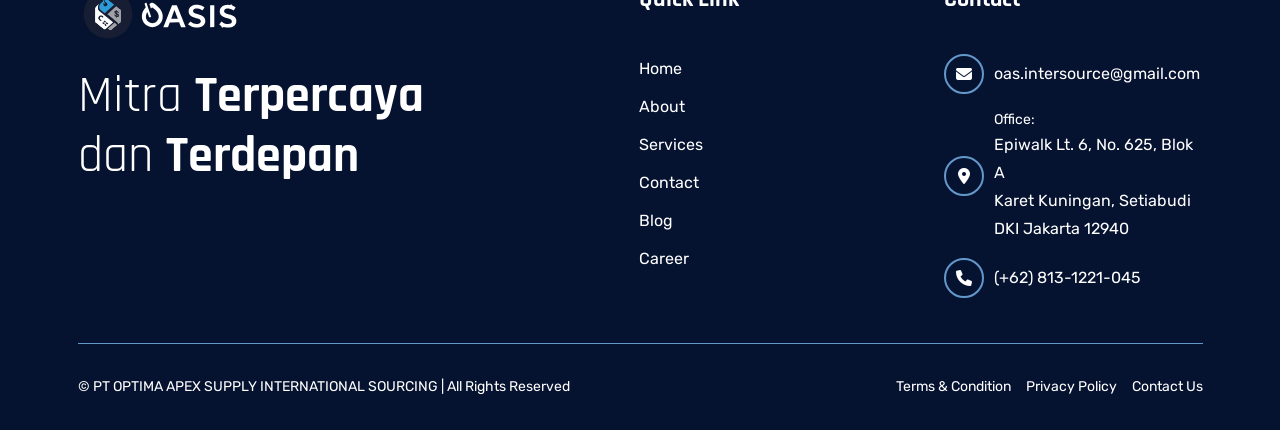
==== commit 062d7e26: "html entities" ====
--- a/index.html
+++ b/index.html
@@ -272,7 +272,7 @@
                             <h5 class="ft-title">Contact </h5>
                             <ul class="ft-link tmp-link-animation">
                                 <li><span class="ft-icon"><i class="fa-solid fa-envelope"></i></span><a
-                                        href="mailto:oas.intersource@gmail.com">oas.intersource@gmail.com</a></li>
+                                        href="&#x6D;&#x61;&#x69;&#x6C;&#x74;&#x6F;&#x3A;&#x6F;&#x61;&#x73;&#x2E;&#x69;&#x6E;&#x74;&#x65;&#x72;&#x73;&#x6F;&#x75;&#x72;&#x63;&#x65;&#x40;&#x67;&#x6D;&#x61;&#x69;&#x6C;&#x2E;&#x63;&#x6F;&#x6D;">oas.intersource@gmail.com</a></li>
                                 <li><span class="ft-icon"><i class="fa-solid fa-location-dot"></i></span>
                                     <div class="ft-link-wrap">
                                         <h4 class="link-title">Office:</h4>
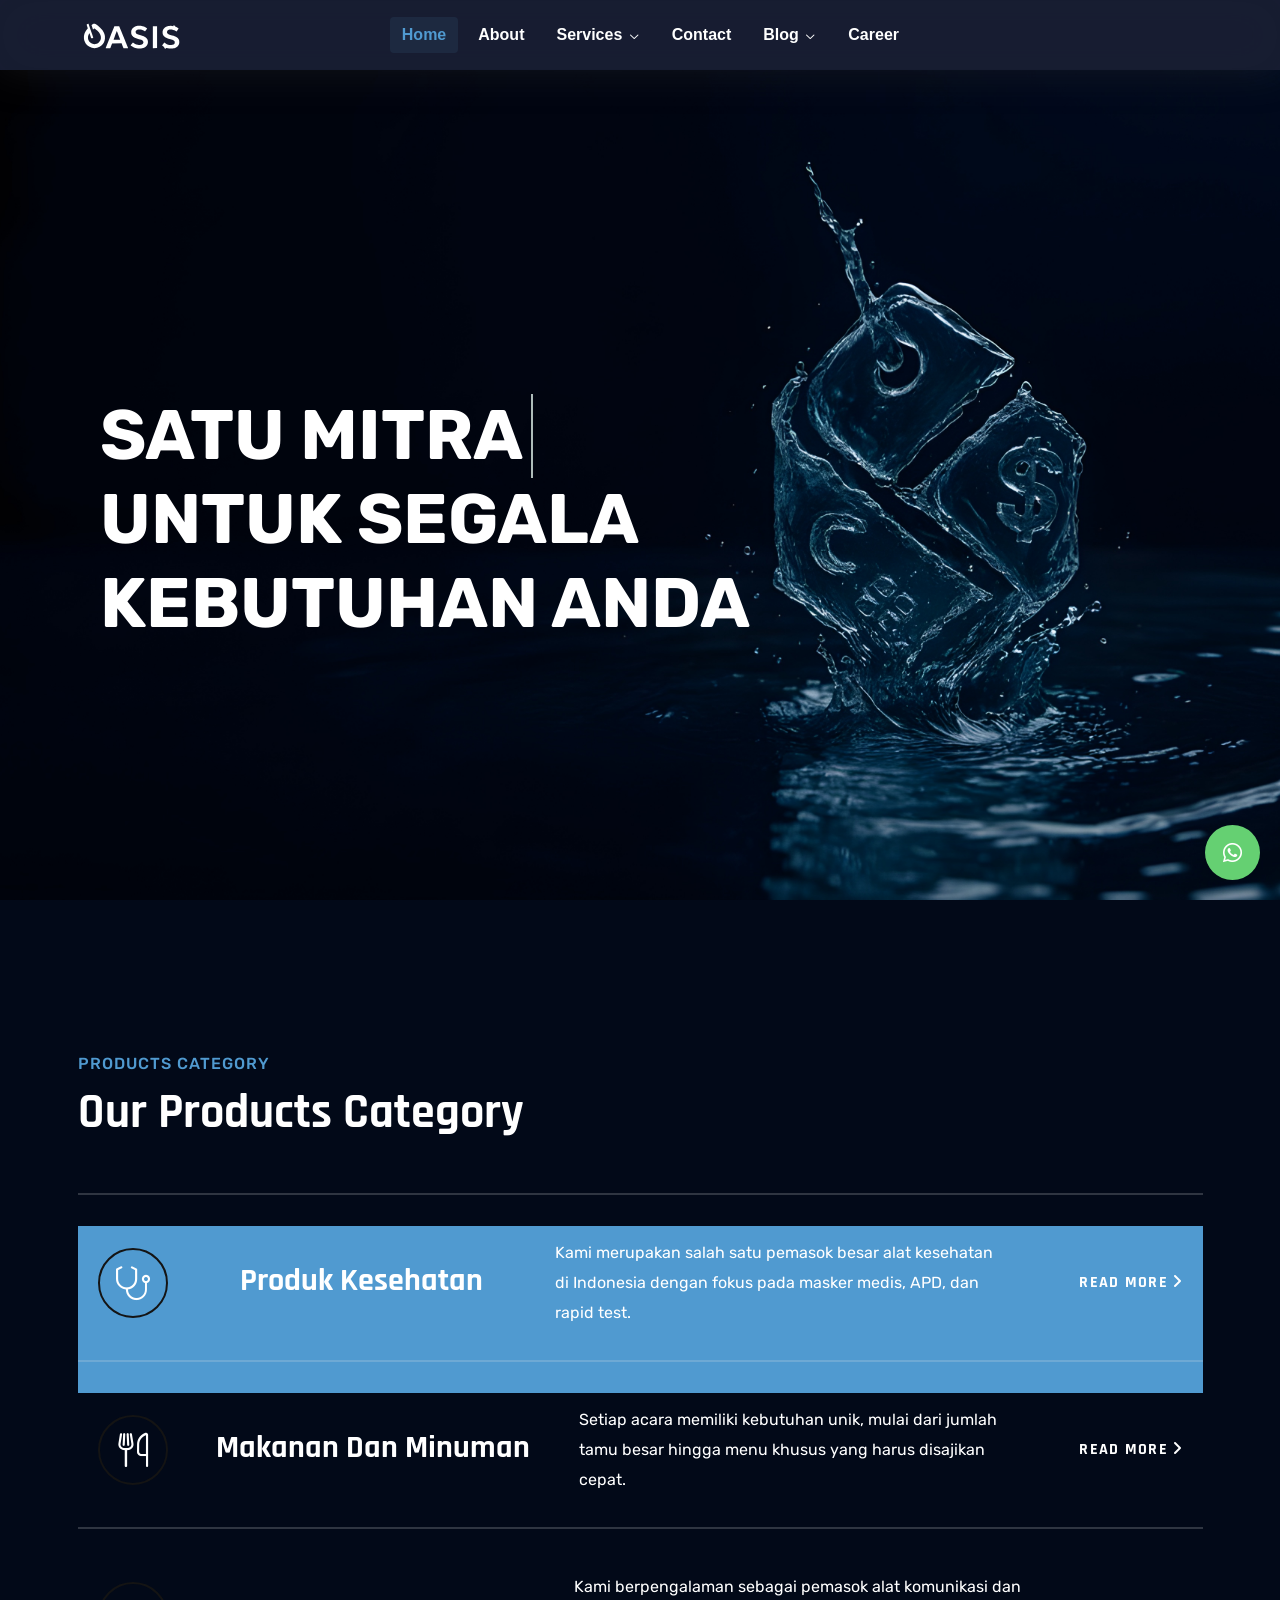
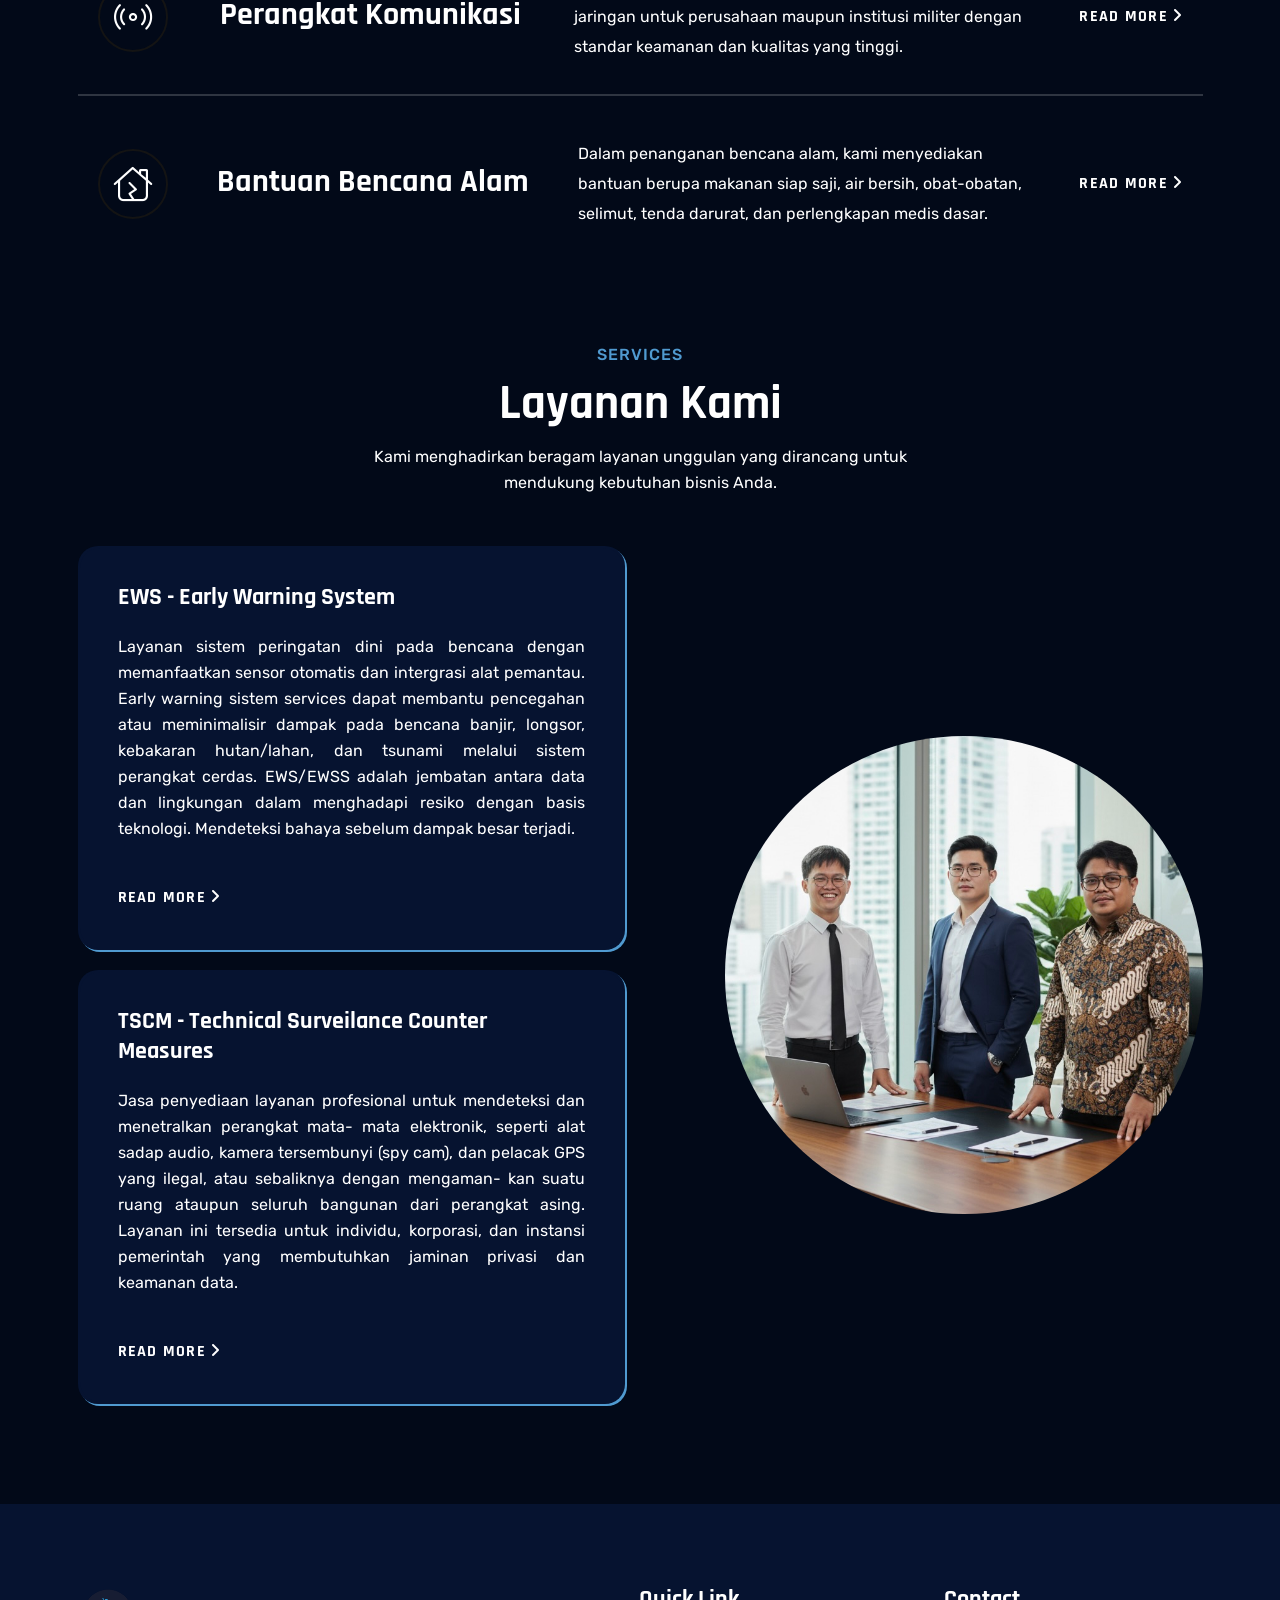
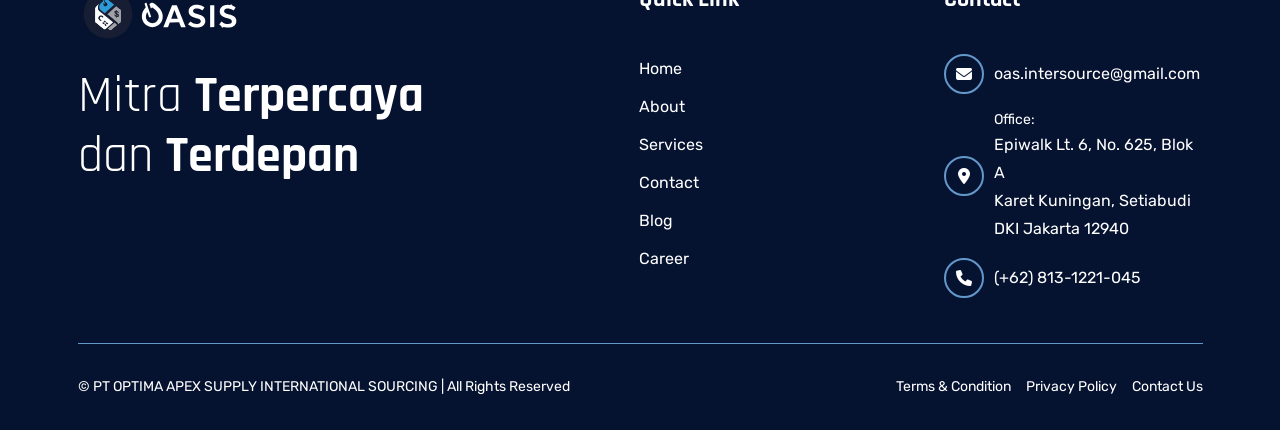
==== commit e4f86381: "html entities & base64 phone number" ====
--- a/index.html
+++ b/index.html
@@ -319,7 +319,7 @@
         <div class="wrapper">
             <div id="whatsapp-header">Hubungi Kami</div>
             <a class="whatsapp-contact"
-                href="https://wa.me/628131221045?text=Halo%20kak%2C%20aku%20ingin%20melakukan%20pemesanan.%20Apakah%20aku%20boleh%20lihat%20katalognya%3F">
+                href="&#x68;&#x74;&#x74;&#x70;&#x73;&#x3A;&#x2F;&#x2F;&#x77;&#x61;&#x2E;&#x6D;&#x65;&#x2F;&#x36;&#x32;&#x38;&#x31;&#x33;&#x31;&#x32;&#x32;&#x31;&#x30;&#x34;&#x35;&#x3F;&#x74;&#x65;&#x78;&#x74;&#x3D;&#x48;&#x61;&#x6C;&#x6F;&#x25;&#x32;&#x30;&#x6B;&#x61;&#x6B;&#x25;&#x32;&#x43;&#x25;&#x32;&#x30;&#x61;&#x6B;&#x75;&#x25;&#x32;&#x30;&#x69;&#x6E;&#x67;&#x69;&#x6E;&#x25;&#x32;&#x30;&#x6D;&#x65;&#x6C;&#x61;&#x6B;&#x75;&#x6B;&#x61;&#x6E;&#x25;&#x32;&#x30;&#x70;&#x65;&#x6D;&#x65;&#x73;&#x61;&#x6E;&#x61;&#x6E;&#x2E;&#x25;&#x32;&#x30;&#x41;&#x70;&#x61;&#x6B;&#x61;&#x68;&#x25;&#x32;&#x30;&#x61;&#x6B;&#x75;&#x25;&#x32;&#x30;&#x62;&#x6F;&#x6C;&#x65;&#x68;&#x25;&#x32;&#x30;&#x6C;&#x69;&#x68;&#x61;&#x74;&#x25;&#x32;&#x30;&#x6B;&#x61;&#x74;&#x61;&#x6C;&#x6F;&#x67;&#x6E;&#x79;&#x61;&#x25;&#x33;&#x46;">
                 <div class="whatsapp-contact-name">Ricky (Admin) +62-813-1221-045</div>
             </a>
         </div>
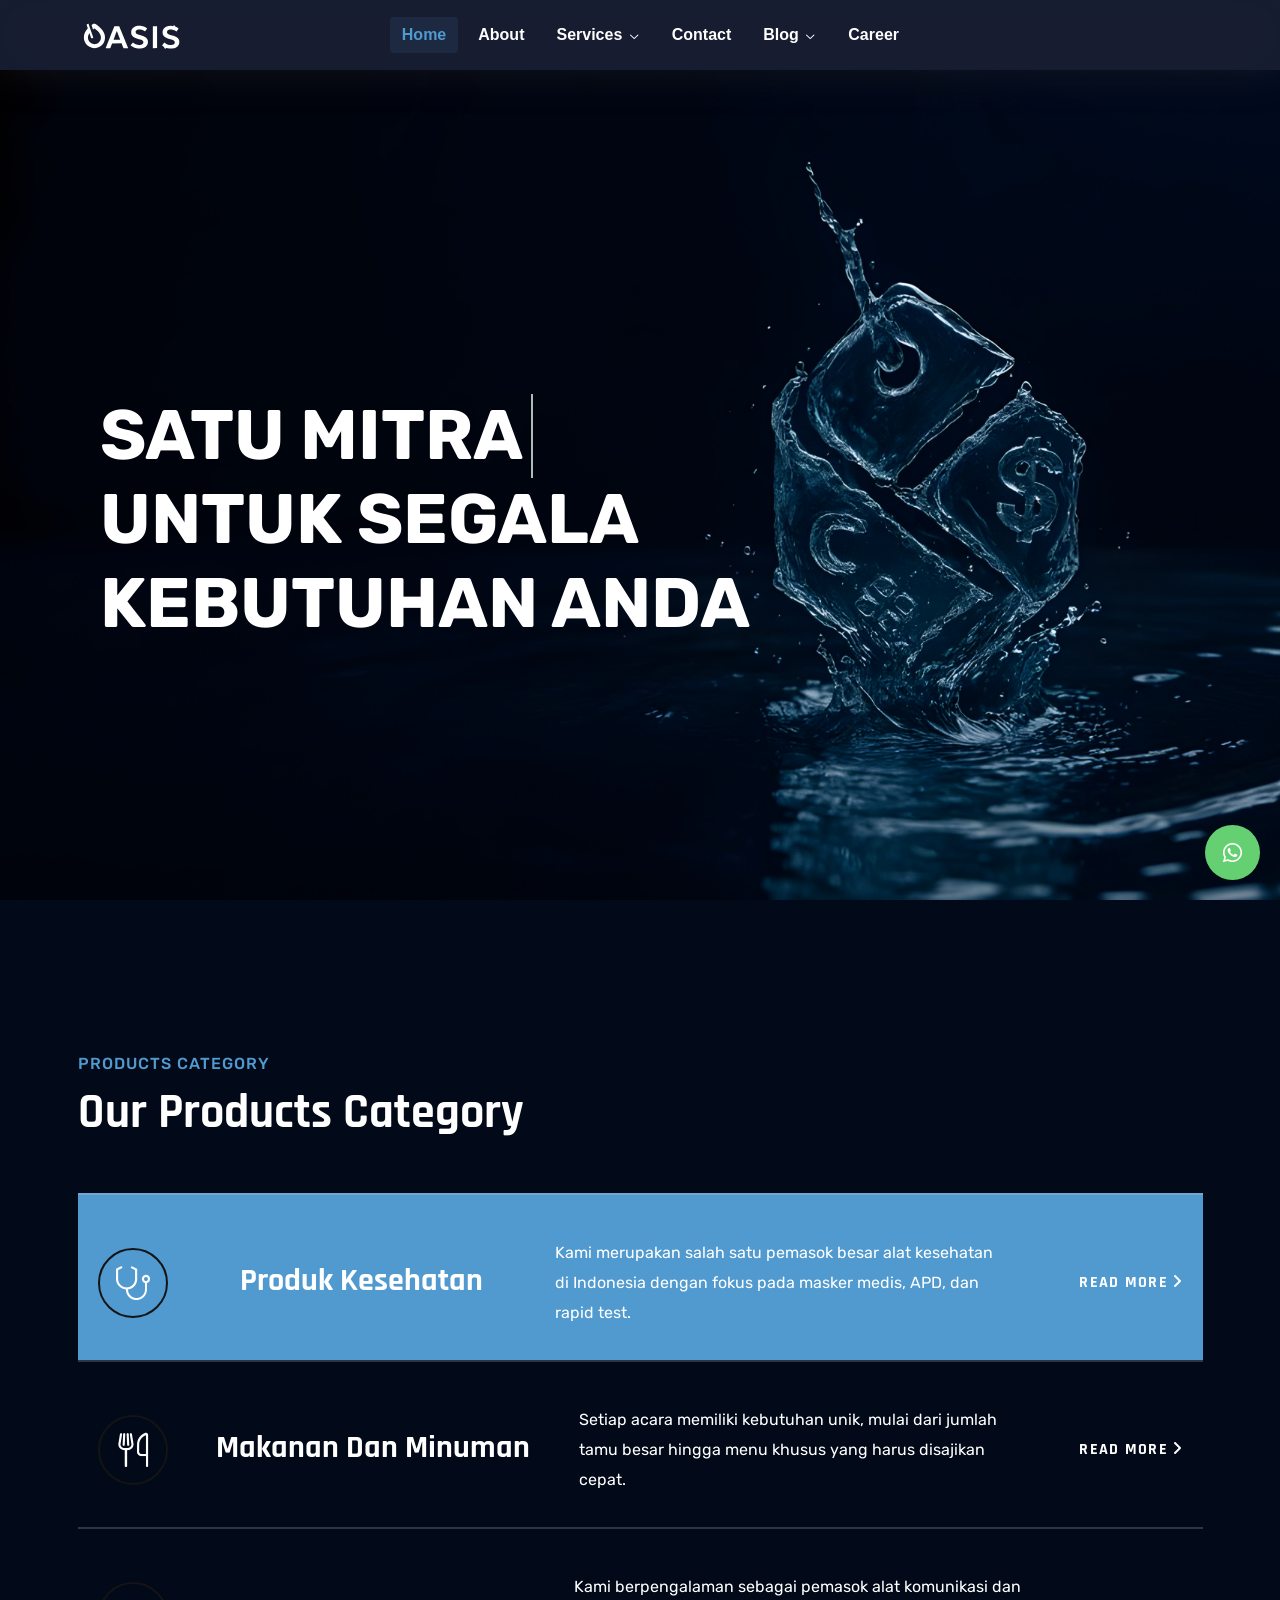
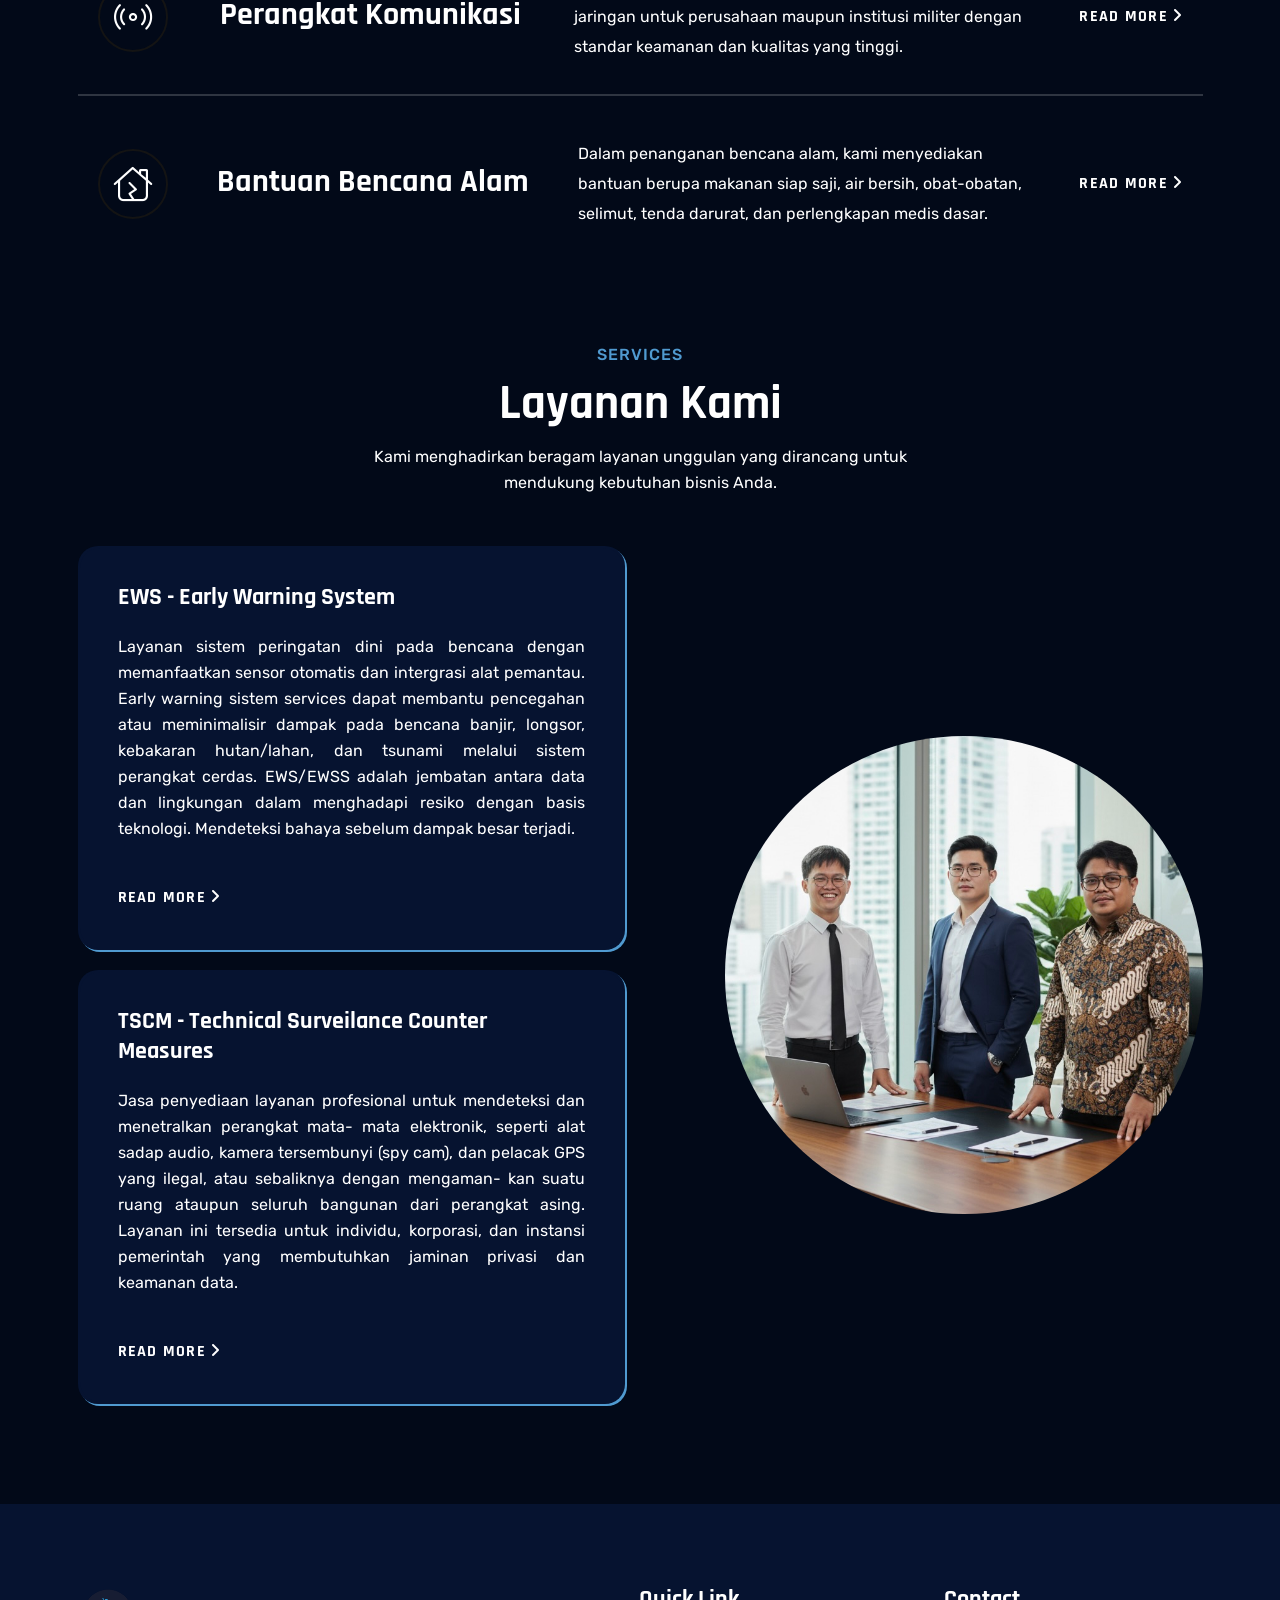
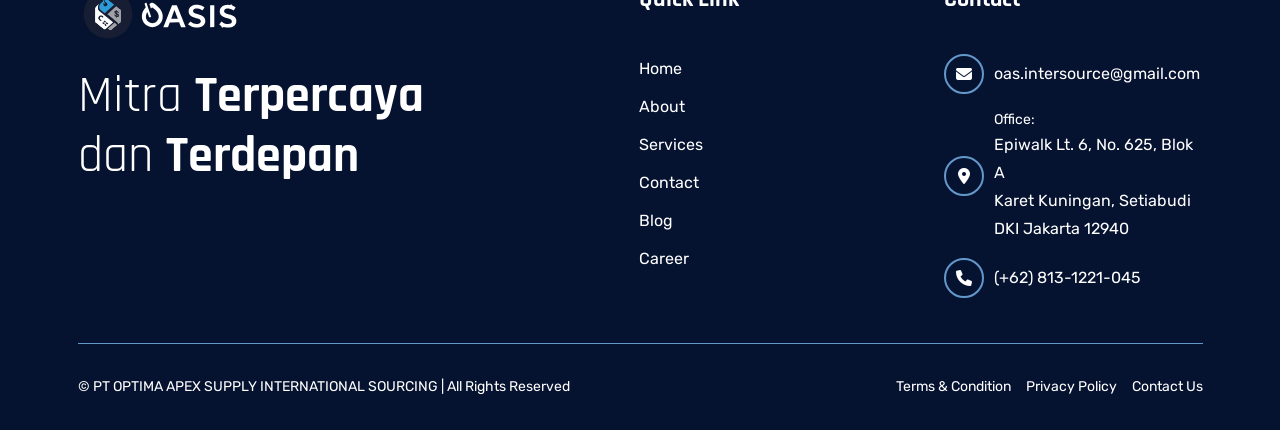
==== commit dc3e19c3: "html entities" ====
--- a/index.html
+++ b/index.html
@@ -272,7 +272,7 @@
                             <h5 class="ft-title">Contact </h5>
                             <ul class="ft-link tmp-link-animation">
                                 <li><span class="ft-icon"><i class="fa-solid fa-envelope"></i></span><a
-                                        href="&#x6D;&#x61;&#x69;&#x6C;&#x74;&#x6F;&#x3A;&#x6F;&#x61;&#x73;&#x2E;&#x69;&#x6E;&#x74;&#x65;&#x72;&#x73;&#x6F;&#x75;&#x72;&#x63;&#x65;&#x40;&#x67;&#x6D;&#x61;&#x69;&#x6C;&#x2E;&#x63;&#x6F;&#x6D;">oas.intersource@gmail.com</a></li>
+                                        href="&#x6D;&#x61;&#x69;&#x6C;&#x74;&#x6F;&#x3A;&#x6F;&#x61;&#x73;&#x2E;&#x69;&#x6E;&#x74;&#x65;&#x72;&#x73;&#x6F;&#x75;&#x72;&#x63;&#x65;&#x40;&#x67;&#x6D;&#x61;&#x69;&#x6C;&#x2E;&#x63;&#x6F;&#x6D;">&#111;&#97;&#115;&#46;&#105;&#110;&#116;&#101;&#114;&#115;&#111;&#117;&#114;&#99;&#101;&#64;&#103;&#109;&#97;&#105;&#108;&#46;&#99;&#111;&#109;</a></li>
                                 <li><span class="ft-icon"><i class="fa-solid fa-location-dot"></i></span>
                                     <div class="ft-link-wrap">
                                         <h4 class="link-title">Office:</h4>
@@ -280,8 +280,7 @@
                                             Jakarta 12940</div>
                                     </div>
                                 </li>
-                                <li><span class="ft-icon"><i class="fa-solid fa-phone"></i></span><a>(+62)
-                                        813-1221-045</a></li>
+                                <li><span class="ft-icon"><i class="fa-solid fa-phone"></i></span><a>&#40;&#43;&#54;&#50;&#41;&#32;&#56;&#49;&#51;&#45;&#49;&#50;&#50;&#49;&#45;&#48;&#52;&#53;</a></li>
                             </ul>
 
                         </div>
@@ -320,7 +319,7 @@
             <div id="whatsapp-header">Hubungi Kami</div>
             <a class="whatsapp-contact"
                 href="&#x68;&#x74;&#x74;&#x70;&#x73;&#x3A;&#x2F;&#x2F;&#x77;&#x61;&#x2E;&#x6D;&#x65;&#x2F;&#x36;&#x32;&#x38;&#x31;&#x33;&#x31;&#x32;&#x32;&#x31;&#x30;&#x34;&#x35;&#x3F;&#x74;&#x65;&#x78;&#x74;&#x3D;&#x48;&#x61;&#x6C;&#x6F;&#x25;&#x32;&#x30;&#x6B;&#x61;&#x6B;&#x25;&#x32;&#x43;&#x25;&#x32;&#x30;&#x61;&#x6B;&#x75;&#x25;&#x32;&#x30;&#x69;&#x6E;&#x67;&#x69;&#x6E;&#x25;&#x32;&#x30;&#x6D;&#x65;&#x6C;&#x61;&#x6B;&#x75;&#x6B;&#x61;&#x6E;&#x25;&#x32;&#x30;&#x70;&#x65;&#x6D;&#x65;&#x73;&#x61;&#x6E;&#x61;&#x6E;&#x2E;&#x25;&#x32;&#x30;&#x41;&#x70;&#x61;&#x6B;&#x61;&#x68;&#x25;&#x32;&#x30;&#x61;&#x6B;&#x75;&#x25;&#x32;&#x30;&#x62;&#x6F;&#x6C;&#x65;&#x68;&#x25;&#x32;&#x30;&#x6C;&#x69;&#x68;&#x61;&#x74;&#x25;&#x32;&#x30;&#x6B;&#x61;&#x74;&#x61;&#x6C;&#x6F;&#x67;&#x6E;&#x79;&#x61;&#x25;&#x33;&#x46;">
-                <div class="whatsapp-contact-name">Ricky (Admin) +62-813-1221-045</div>
+                <div class="whatsapp-contact-name">Ricky (Admin) &#43;&#54;&#50;&#45;&#56;&#49;&#51;&#45;&#49;&#50;&#50;&#49;&#45;&#48;&#52;&#53;</div>
             </a>
         </div>
     </div>
